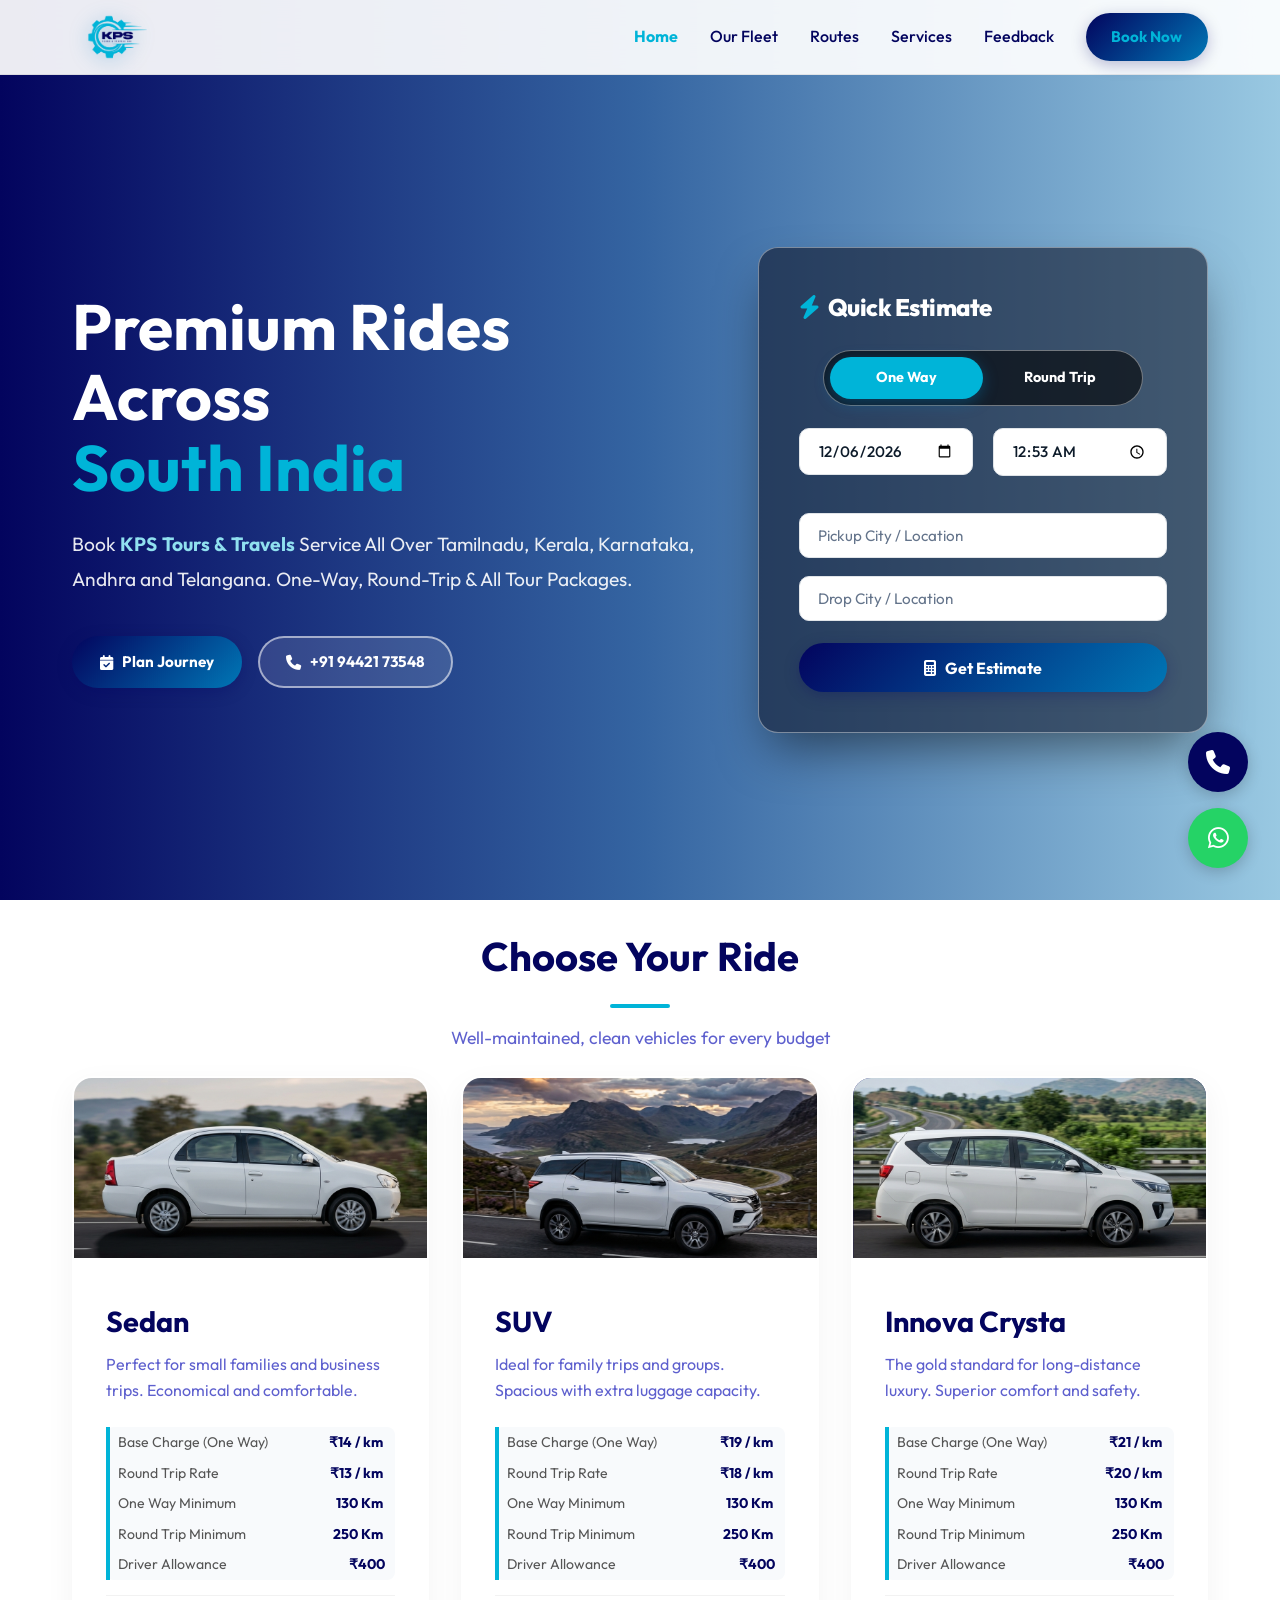
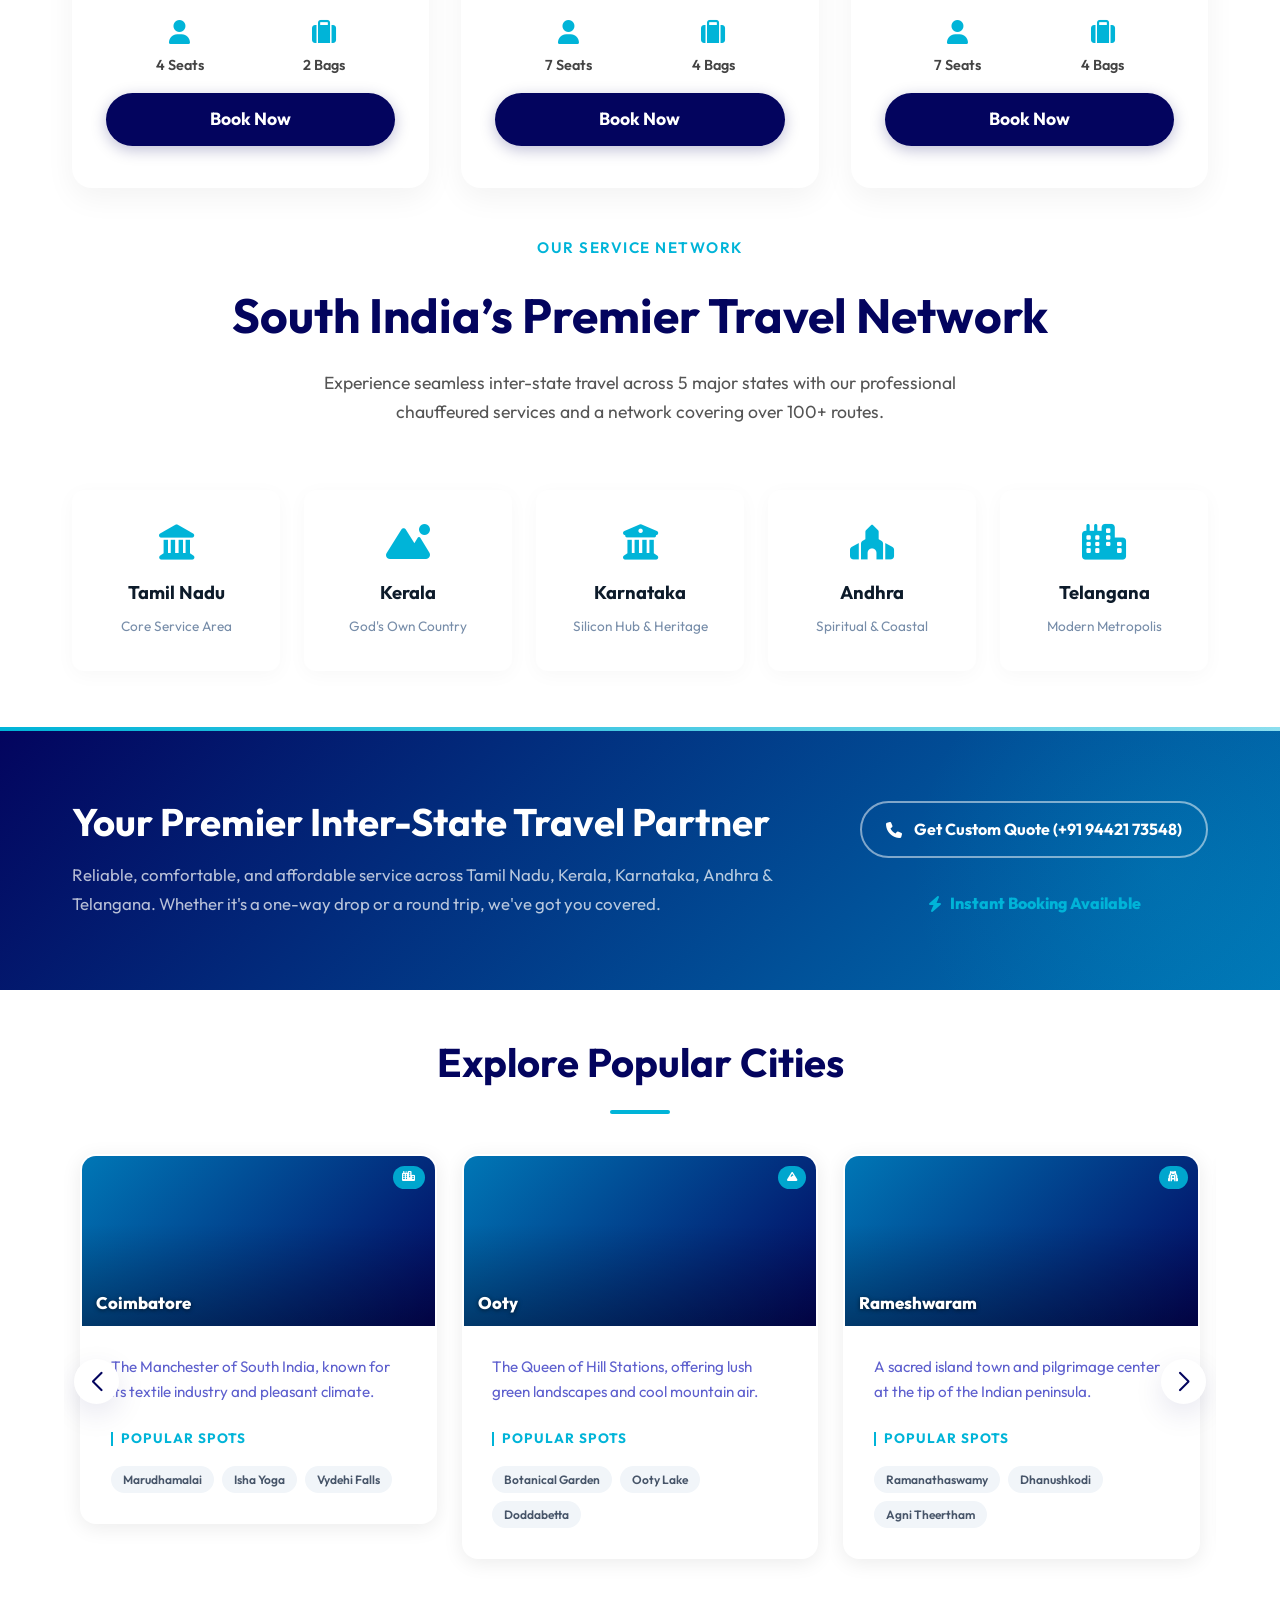
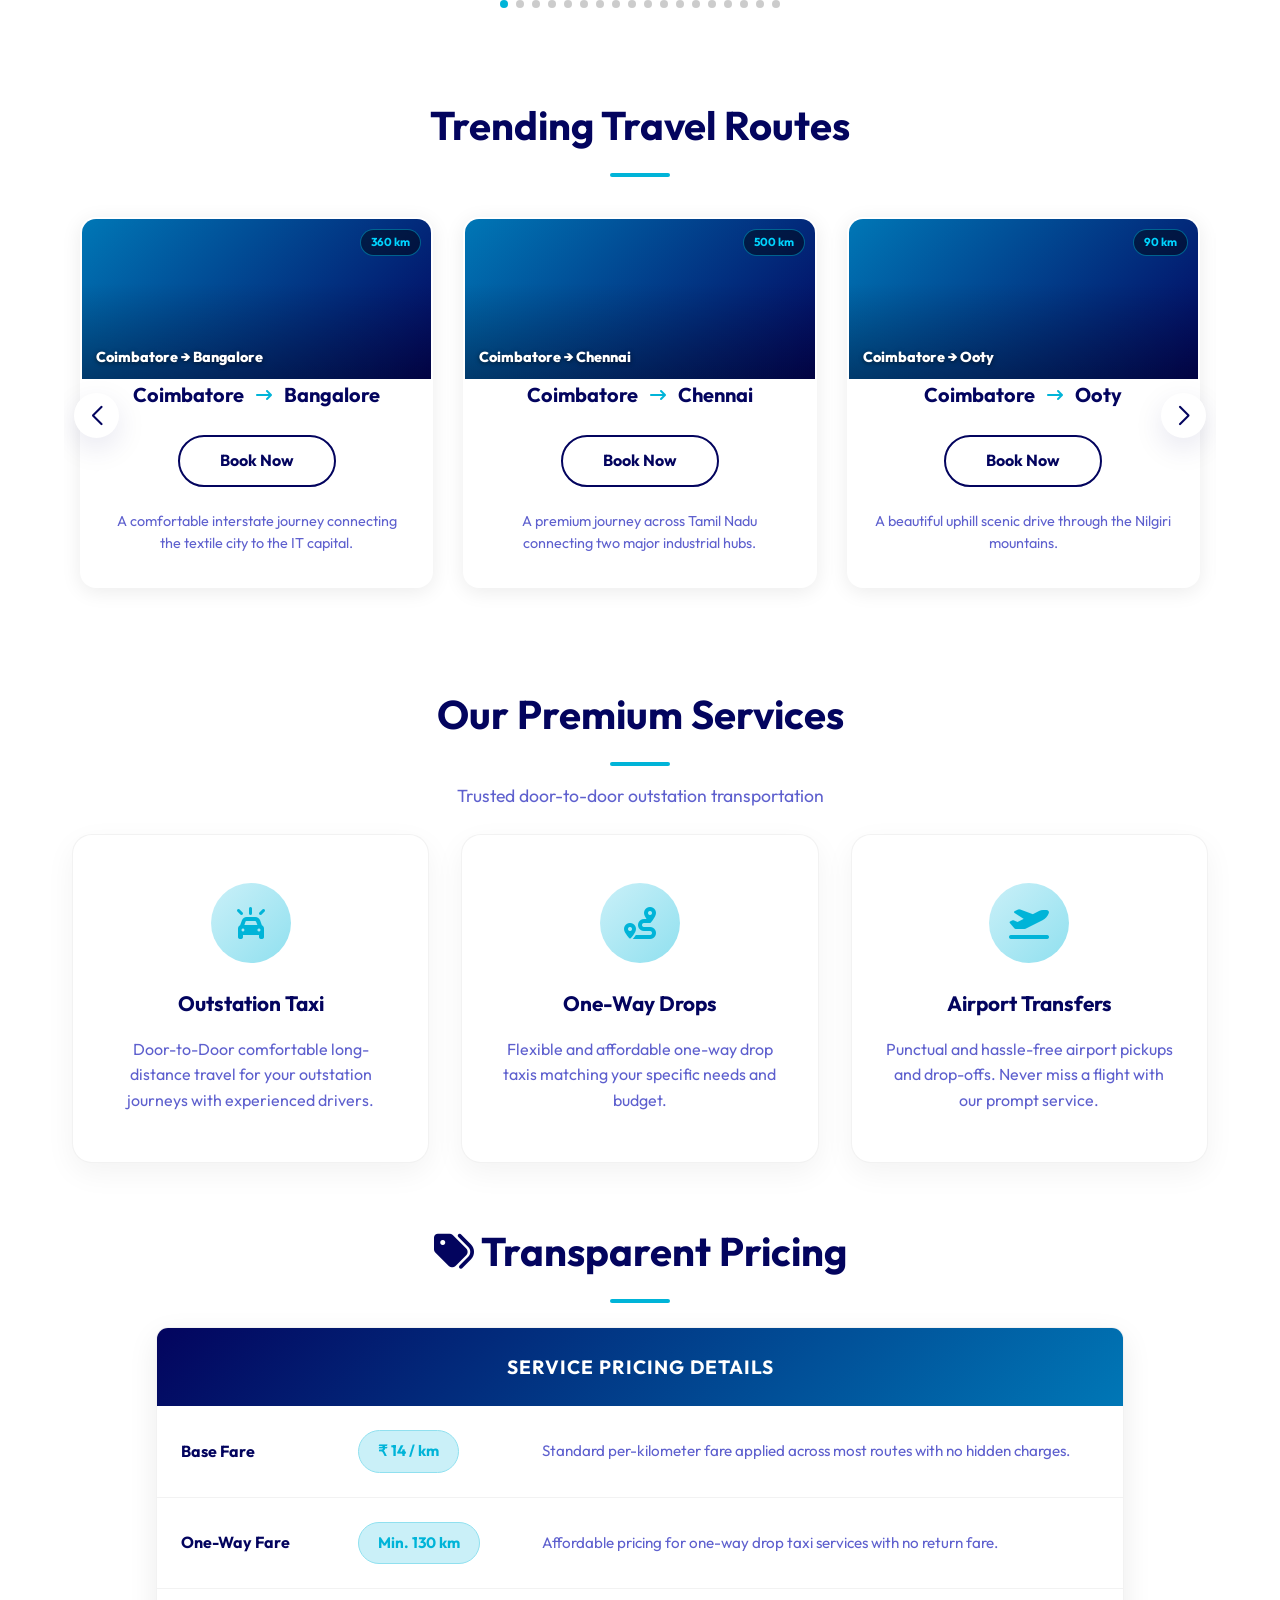
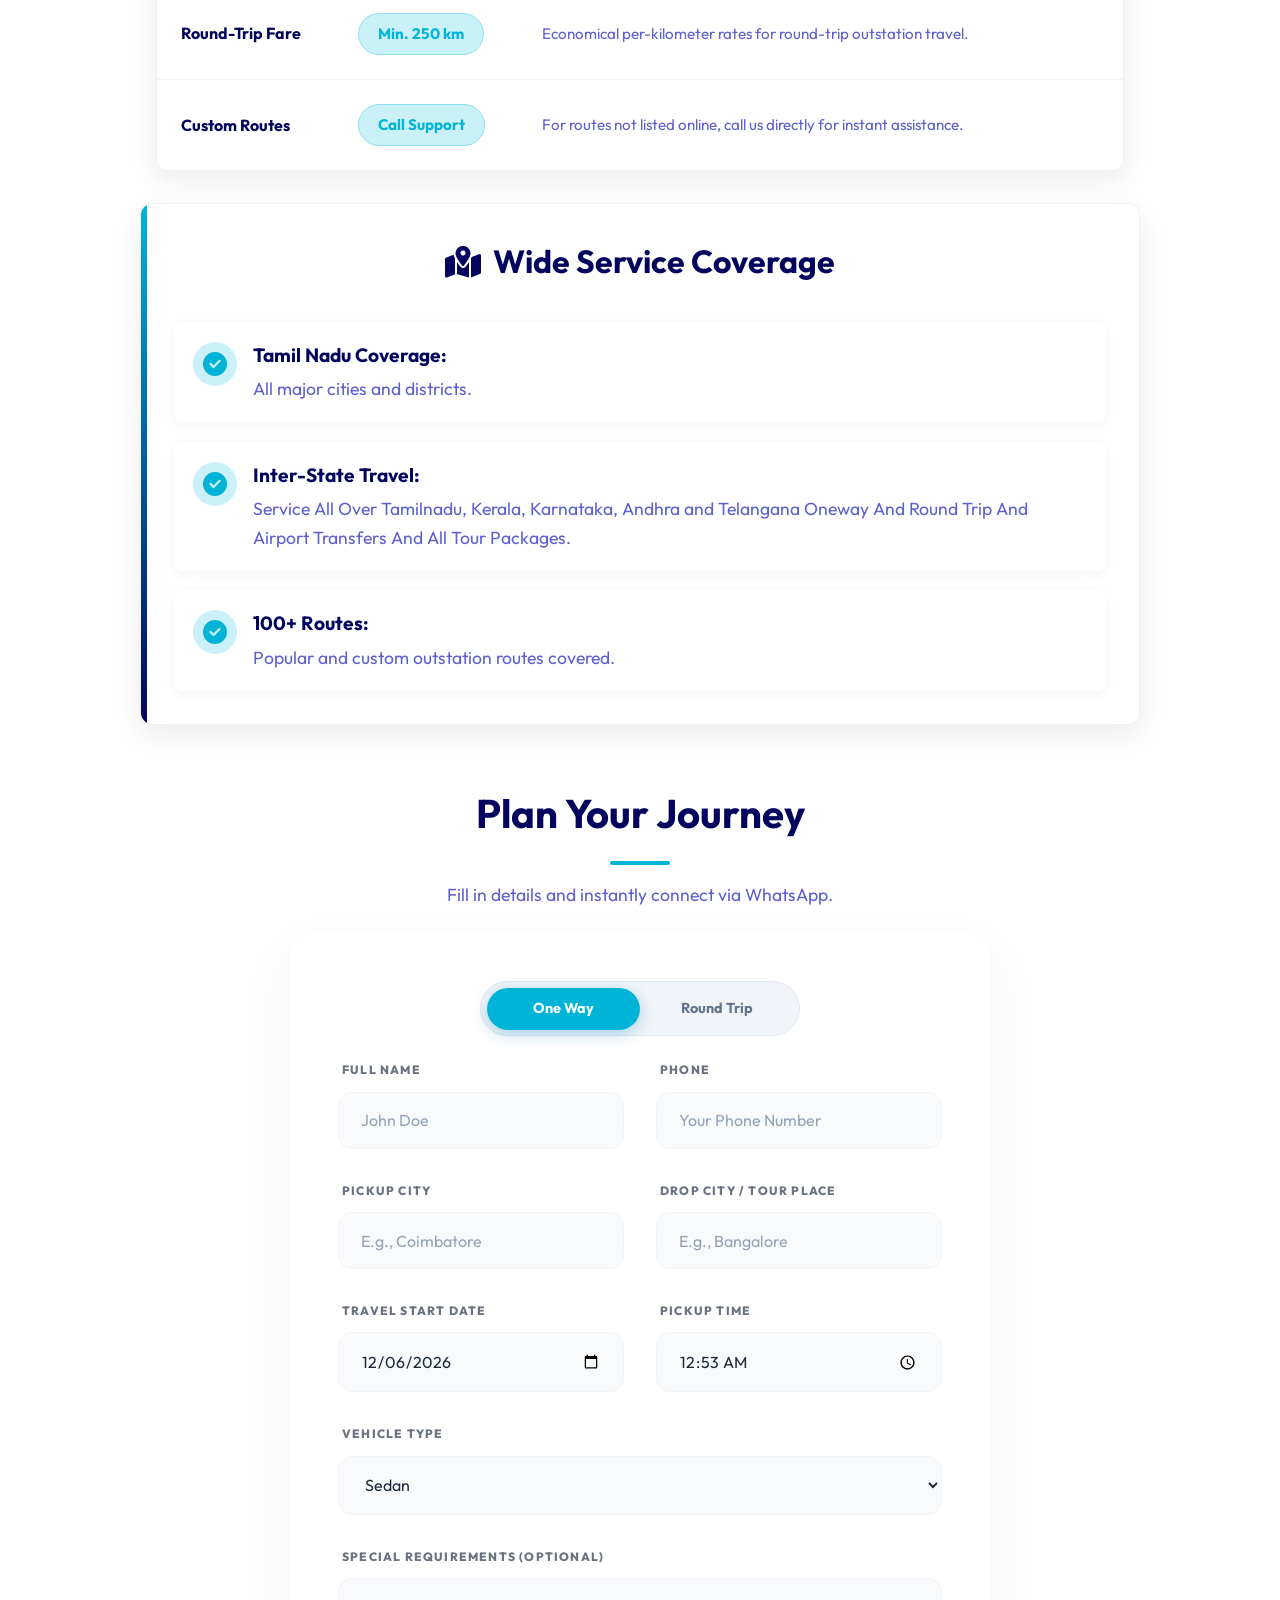
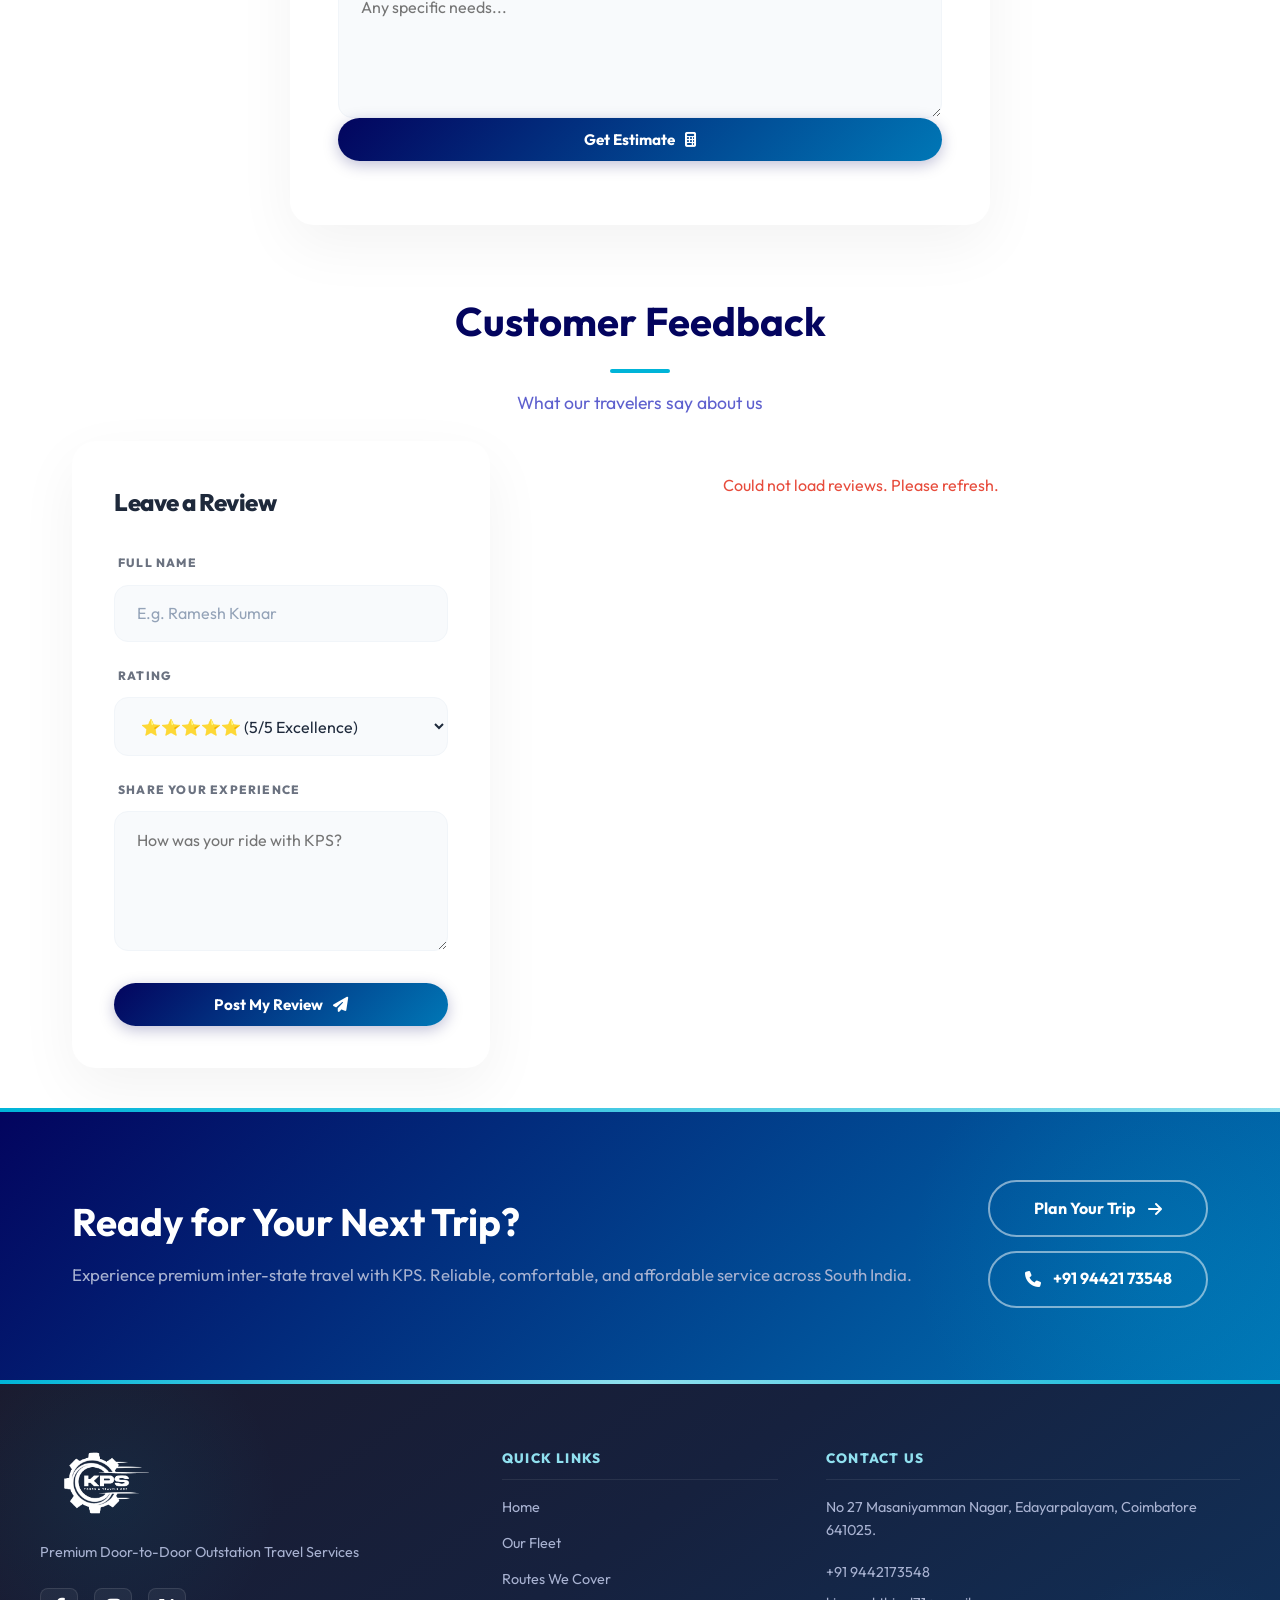
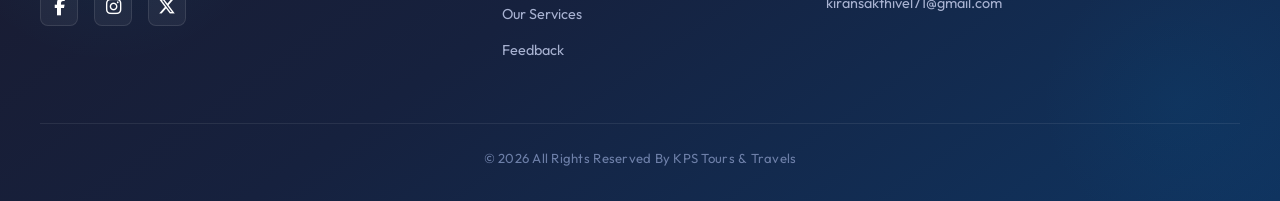
==== index.html @ 25c597a5 "Add files via upload" ====
<!DOCTYPE html>
<html lang="en">

<head>
    <meta charset="UTF-8">
    <meta name="viewport" content="width=device-width, initial-scale=1.0">
    <title>KPS Tours & Travels | Premium Cab Services</title>
    <title>KPS Tours & Travels | Premium Cab Services</title>
    <meta name="description"
        content="Book KPS Tours & Travels Service All Over Tamilnadu, Kerala, Karnataka, Andhra and Telangana. One way, round trip, airport transfers, and tour packages.">
    <link rel="preconnect" href="https://fonts.googleapis.com">
    <link rel="preconnect" href="https://fonts.gstatic.com" crossorigin>
    <link href="https://fonts.googleapis.com/css2?family=Outfit:wght@300;400;500;600;700;800&display=swap"
        rel="stylesheet">
    <link rel="stylesheet" href="https://cdnjs.cloudflare.com/ajax/libs/font-awesome/6.5.1/css/all.min.css">
    <link rel="stylesheet" href="https://cdn.jsdelivr.net/npm/swiper@11/swiper-bundle.min.css">
    <link rel="stylesheet" href="css/brand.css?v=11">
    <script src="https://maps.googleapis.com/maps/api/js?key=AIzaSyAdK3ME-SLn3S89x7fA3W04_X8TyJ9Us2I&libraries=places,geometry&callback=Function.prototype" async></script>
</head>

<body>

    <nav class="navbar" id="navbar">
        <div class="nav-container">
            <a href="#" class="logo">
                <img src="Assets/KPS_LOGO_PNG.png" alt="KPS Travels" style="height: 48px; width: auto;">
            </a>
            <div class="nav-links" id="nav-links">
                <a href="index.html">Home</a>
                <a href="our-fleet.html">Our Fleet</a>
                <a href="routes.html">Routes</a>
                <a href="services.html">Services</a>
                <a href="feedback.html">Feedback</a>
                <a href="index.html#home" class="btn-primary nav-btn">Book Now</a>
            </div>
            <div class="menu-toggle" id="mobile-menu">
                <i class="fa-solid fa-bars"></i>
            </div>
        </div>
    </nav>


    <section id="home" class="hero">
        <div class="hero-overlay"></div>
        <div class="hero-container">
            <div class="hero-content">
                <h1 class="animate-up">Premium Rides Across<br><span class="highlight">South India</span></h1>
                <p class="animate-up delay-1">Book <span class="highlight-alt">KPS Tours & Travels</span> Service All
                    Over Tamilnadu, Kerala, Karnataka, Andhra and Telangana. One-Way, Round-Trip & All Tour Packages.
                </p>
                <div class="hero-actions animate-up delay-2">
                    <a href="#home" class="btn-primary" style="min-width:170px;"><i class="fa-solid fa-calendar-check"></i> Plan Journey</a>
                    <a href="tel:+919442173548" class="btn-secondary" style="min-width:170px;"><i class="fa-solid fa-phone"></i> +91 94421 73548</a>
                </div>
            </div>
            <!-- Quick Quote Booking Form -->
            <div class="hero-form-wrapper animate-in-right">
                <div class="hero-form hero-booking-container">
                    <h3 class="hero-form-title"><i class="fa-solid fa-bolt" style="color:#00B4D8;"></i> Quick Estimate</h3>

                    <!-- Trip Toggle -->
                    <div style="margin-bottom:1.4rem; display:flex; justify-content:center;">
                        <div class="trip-toggle">
                            <input type="radio" name="qb-trip-type" id="qb-one-way-hero" value="One Way" checked>
                            <label for="qb-one-way-hero">One Way</label>
                            <input type="radio" name="qb-trip-type" id="qb-round-trip-hero" value="Round Trip">
                            <label for="qb-round-trip-hero">Round Trip</label>
                        </div>
                    </div>

                    <!-- Date & Time -->
                    <div class="form-row" style="margin-bottom:1.1rem;">
                        <div class="field-container">
                            <input type="date" id="qb-date" class="booking-field-input" required>
                        </div>
                        <div class="field-container">
                            <input type="time" id="qb-time" class="booking-field-input" required>
                        </div>
                    </div>

                    <!-- Return date (Round Trip only) -->
                    <div id="qb-end-date-group" style="display:none; margin-bottom:1.1rem;">
                        <input type="date" id="qb-end-date" class="booking-field-input" placeholder="Return Date">
                    </div>

                    <!-- Pickup & Drop -->
                    <div class="field-container" style="margin-bottom:1.1rem;">
                        <input type="text" id="qb-pickup" class="booking-field-input" placeholder="Pickup City / Location" required>
                    </div>
                    <div class="field-container" style="margin-bottom:1.4rem;">
                        <input type="text" id="qb-drop" class="booking-field-input" placeholder="Drop City / Location" required>
                    </div>

                    <!-- Error -->
                    <div id="qb-error" style="color:#ff6b6b; font-size:0.85rem; margin-bottom:0.8rem; display:none; text-align:center;"></div>
                    <!-- Return date + Days (Round Trip only) -->
                    <div id="qb-end-date-group" style="display:none; margin-bottom:1.1rem;">
                        <div class="form-row">
                            <div class="field-container">
                                <input type="date" id="qb-end-date" class="booking-field-input" placeholder="Return Date">
                            </div>
                            <div class="field-container" style="position:relative;">
                                <input type="number" id="qb-days" class="booking-field-input" min="1" max="30" value="1" placeholder="Days">
                                <span style="position:absolute;right:0.8rem;top:50%;transform:translateY(-50%);font-size:0.75rem;color:#94a3b8;pointer-events:none;">days</span>
                            </div>
                        </div>
                    </div>

                    <!-- Hidden compat elements -->
                    <div style="display:none;">
                        <select id="qb-car"><option value="Sedan">Sedan</option></select>
                        <div id="qb-days-group"></div>
                        <div id="qb-estimate-box"><span id="qb-distance"></span><span id="qb-fare"></span></div>
                        <button id="qb-btn-confirm"></button>
                    </div>

                    <!-- Estimate Button -->
                    <button type="button" id="qb-btn-estimate" class="btn-primary full-width" style="font-size:1rem; padding:0.9rem;">
                        <i class="fa-solid fa-calculator"></i> Get Estimate
                    </button>
                </div>
            </div>
        </div>
    </section>

    <!-- ======= FARE COMPARISON MODAL ======= -->
    <div id="fare-modal" style="display:none; position:fixed; inset:0; background:rgba(3,4,94,0.75); backdrop-filter:blur(10px); z-index:9999; overflow-y:auto; padding:1rem;">
        <div class="fm-modal-body" style="max-width:900px; margin:2rem auto; background:#fff; border-radius:24px; box-shadow:0 30px 80px rgba(0,0,0,0.3); overflow:hidden; animation:fadeUp 0.4s cubic-bezier(0.34,1.56,0.64,1);">

            <!-- Modal Header -->
            <div style="background:linear-gradient(135deg,#03045E,#0077B6); padding:1.6rem 2rem; display:flex; justify-content:space-between; align-items:center;">
                <div>
                    <h2 style="color:#fff; font-size:1.4rem; margin:0; font-weight:800;">Available Vehicles</h2>
                    <p id="fm-route-label" style="color:rgba(255,255,255,0.75); margin:0.35rem 0 0; font-size:0.9rem; font-weight:500;"></p>
                </div>
                <button onclick="closeFareModal()" style="background:rgba(255,255,255,0.2); border:2px solid rgba(255,255,255,0.3); color:#fff; width:38px; height:38px; border-radius:50%; font-size:1.2rem; cursor:pointer; display:flex; align-items:center; justify-content:center; transition:background 0.2s;" onmouseover="this.style.background='rgba(255,255,255,0.35)'" onmouseout="this.style.background='rgba(255,255,255,0.2)'">✕</button>
            </div>

            <!-- Info Bar -->
            <div style="background:#f8fafc; border-bottom:1px solid #e2e8f0; padding:0.8rem 2rem; display:flex; gap:2rem; flex-wrap:wrap; align-items:center;">
                <span style="font-size:0.88rem; color:#475569;"><i class="fa-solid fa-road" style="color:#0077B6; margin-right:5px;"></i>Distance: <strong id="fm-distance">—</strong></span>
                <span style="font-size:0.88rem; color:#475569;"><i class="fa-solid fa-clock" style="color:#0077B6; margin-right:5px;"></i>Duration: <strong id="fm-duration">—</strong></span>
                <span style="font-size:0.88rem; color:#475569;"><i class="fa-solid fa-arrows-left-right" style="color:#0077B6; margin-right:5px;"></i>Trip: <strong id="fm-trip-type">One Way</strong></span>
                <span style="font-size:0.73rem; color:#94a3b8; margin-left:auto;"><i class="fa-solid fa-circle-info"></i> Inclusive of driver allowance</span>
            </div>

            <!-- Vehicle Cards -->
            <div id="fm-cards" style="display:grid; grid-template-columns:repeat(auto-fit,minmax(240px,1fr)); gap:1.4rem; padding:1.6rem 2rem 2rem;"></div>

            <!-- Disclaimer -->
            <div style="padding:0 2rem 1.4rem; text-align:center;">
                <p style="font-size:0.78rem; color:#94a3b8; margin:0;">* Tolls, parking &amp; hill charges extra. Night charges (10 PM – 6 AM) may apply. Actual fare may vary.</p>
            </div>
        </div>
    </div>

    <!-- Fleet Section -->
    <section id="fleet" class="fleet">
        <div class="section-header reveal">
            <h2>Choose Your Ride</h2>
            <div class="header-line"></div>
            <p>Well-maintained, clean vehicles for every budget</p>
        </div>
        <div class="fleet-grid">
            <!-- Sedan -->
            <div class="fleet-card reveal">
                <div class="fleet-image type-sedan" style="position:relative; overflow:hidden; padding:0; height:180px;">
                    <img src="Assets/car_sedan.png" alt="Sedan" style="width:100%; height:100%; object-fit:cover; object-position:center;" onerror="this.parentElement.innerHTML='<i class=&quot;fa-solid fa-car&quot; style=&quot;font-size:3.5rem; color:rgba(255,255,255,0.6);&quot;></i>'">
                    <div style="position:absolute; inset:0; background:linear-gradient(to top,rgba(0,0,0,0.25) 0%,transparent 65%);"></div>
                </div>
                <div class="fleet-info">
                    <h3>Sedan</h3>
                    <p>Perfect for small families and business trips. Economical and comfortable.</p>
                    <table
                        style="width:100%; background:#f8fafc; padding:12px; border-left:4px solid var(--brand-cyan); border-collapse:collapse; margin-bottom:15px; font-size:0.88rem; border-radius: 8px;">
                        <tr>
                            <td style="padding:4px 8px; color:#555;">Base Charge (One Way)</td>
                            <td style="padding:4px 8px; text-align:right;"><strong>₹14 / km</strong></td>
                        </tr>
                        <tr>
                            <td style="padding:4px 8px; color:#555;">Round Trip Rate</td>
                            <td style="padding:4px 8px; text-align:right;"><strong>₹13 / km</strong></td>
                        </tr>
                        <tr>
                            <td style="padding:4px 8px; color:#555;">One Way Minimum</td>
                            <td style="padding:4px 8px; text-align:right;"><strong>130 Km</strong></td>
                        </tr>
                        <tr>
                            <td style="padding:4px 8px; color:#555;">Round Trip Minimum</td>
                            <td style="padding:4px 8px; text-align:right;"><strong>250 Km</strong></td>
                        </tr>
                        <tr>
                            <td style="padding:4px 8px; color:#555;">Driver Allowance</td>
                            <td style="padding:4px 8px; text-align:right;"><strong>₹400</strong></td>
                        </tr>
                    </table>
                    <div class="fleet-specs" style="margin-bottom:15px;">
                        <span><i class="fa-solid fa-user"></i> 4 Seats</span>
                        <span><i class="fa-solid fa-suitcase"></i> 2 Bags</span>
                    </div>
                    <div class="fleet-actions">
                        <a href="#home" class="btn-primary full-width book-btn">Book Now</a>
                    </div>
                </div>
            </div>
            <!-- SUV -->
            <div class="fleet-card reveal delay-1">
                <div class="fleet-image type-suv" style="position:relative; overflow:hidden; padding:0; height:180px;">
                    <img src="Assets/car_suv.png" alt="SUV" style="width:100%; height:100%; object-fit:cover; object-position:center;" onerror="this.parentElement.innerHTML='<i class=&quot;fa-solid fa-truck-pickup&quot; style=&quot;font-size:3.5rem; color:rgba(255,255,255,0.6);&quot;></i>'">
                    <div style="position:absolute; inset:0; background:linear-gradient(to top,rgba(0,0,0,0.25) 0%,transparent 65%);"></div>
                </div>
                <div class="fleet-info">
                    <h3>SUV</h3>
                    <p>Ideal for family trips and groups. Spacious with extra luggage capacity.</p>
                    <table
                        style="width:100%; background:#f8fafc; padding:12px; border-left:4px solid var(--brand-cyan); border-collapse:collapse; margin-bottom:15px; font-size:0.88rem; border-radius: 8px;">
                        <tr>
                            <td style="padding:4px 8px; color:#555;">Base Charge (One Way)</td>
                            <td style="padding:4px 8px; text-align:right;"><strong>₹19 / km</strong></td>
                        </tr>
                        <tr>
                            <td style="padding:4px 8px; color:#555;">Round Trip Rate</td>
                            <td style="padding:4px 8px; text-align:right;"><strong>₹18 / km</strong></td>
                        </tr>
                        <tr>
                            <td style="padding:4px 8px; color:#555;">One Way Minimum</td>
                            <td style="padding:4px 8px; text-align:right;"><strong>130 Km</strong></td>
                        </tr>
                        <tr>
                            <td style="padding:4px 8px; color:#555;">Round Trip Minimum</td>
                            <td style="padding:4px 8px; text-align:right;"><strong>250 Km</strong></td>
                        </tr>
                        <tr>
                            <td style="padding:4px 8px; color:#555;">Driver Allowance</td>
                            <td style="padding:4px 8px; text-align:right;"><strong>₹400</strong></td>
                        </tr>
                    </table>
                    <div class="fleet-specs" style="margin-bottom:15px;">
                        <span><i class="fa-solid fa-user"></i> 7 Seats</span>
                        <span><i class="fa-solid fa-suitcase"></i> 4 Bags</span>
                    </div>
                    <div class="fleet-actions">
                        <a href="#home" class="btn-primary full-width book-btn">Book Now</a>
                    </div>
                </div>
            </div>
            <!-- Innova Crysta -->
            <div class="fleet-card reveal delay-2">
                <div class="fleet-image type-innova type-muv" style="position:relative; overflow:hidden; padding:0; height:180px;">
                    <img src="Assets/car_innova.png" alt="Innova Crysta" style="width:100%; height:100%; object-fit:cover; object-position:center; transform:scaleX(-1);" onerror="this.parentElement.innerHTML='<i class=&quot;fa-solid fa-shuttle-van&quot; style=&quot;font-size:3.5rem; color:rgba(255,255,255,0.6);&quot;></i>'">
                    <div style="position:absolute; inset:0; background:linear-gradient(to top,rgba(0,0,0,0.25) 0%,transparent 65%);"></div>
                </div>
                <div class="fleet-info">
                    <h3>Innova Crysta</h3>
                    <p>The gold standard for long-distance luxury. Superior comfort and safety.</p>
                    <table
                        style="width:100%; background:#f8fafc; padding:12px; border-left:4px solid var(--brand-cyan); border-collapse:collapse; margin-bottom:15px; font-size:0.88rem; border-radius: 8px;">
                        <tr>
                            <td style="padding:4px 8px; color:#555;">Base Charge (One Way)</td>
                            <td style="padding:4px 8px; text-align:right;"><strong>₹21 / km</strong></td>
                        </tr>
                        <tr>
                            <td style="padding:4px 8px; color:#555;">Round Trip Rate</td>
                            <td style="padding:4px 8px; text-align:right;"><strong>₹20 / km</strong></td>
                        </tr>
                        <tr>
                            <td style="padding:4px 8px; color:#555;">One Way Minimum</td>
                            <td style="padding:4px 8px; text-align:right;"><strong>130 Km</strong></td>
                        </tr>
                        <tr>
                            <td style="padding:4px 8px; color:#555;">Round Trip Minimum</td>
                            <td style="padding:4px 8px; text-align:right;"><strong>250 Km</strong></td>
                        </tr>
                        <tr>
                            <td style="padding:4px 8px; color:#555;">Driver Allowance</td>
                            <td style="padding:4px 8px; text-align:right;"><strong>₹400</strong></td>
                        </tr>
                    </table>
                    <div class="fleet-specs" style="margin-bottom:15px;">
                        <span><i class="fa-solid fa-user"></i> 7 Seats</span>
                        <span><i class="fa-solid fa-suitcase"></i> 4 Bags</span>
                    </div>
                    <div class="fleet-actions">
                        <a href="#home" class="btn-primary full-width book-btn">Book Now</a>
                    </div>
                </div>
            </div>
        </div>
    </section>


    <!-- Routes Section -->
    <section id="routes" class="contact-section">
        <div class="contact-container" style="display:block; max-width: 1200px; margin: 0 auto;">
            <div class="routes-info reveal text-center">
                <span class="breadcrumb" style="display:block; margin-bottom:1rem;">Our Service Network</span>
                <h2 style="font-size:3rem; margin-bottom:1rem;">South India’s Premier Travel Network</h2>
                <p class="coverage-desc" style="max-width:700px; margin: 0 auto 4rem;">Experience seamless inter-state
                    travel across 5 major states with our professional chauffeured services and a network covering over
                    100+ routes.</p>

                <div class="states-grid">
                    <div class="state-card reveal">
                        <i class="fa-solid fa-landmark state-icon"></i>
                        <h3>Tamil Nadu</h3>
                        <p>Core Service Area</p>
                    </div>
                    <div class="state-card reveal delay-1">
                        <i class="fa-solid fa-mountain-sun state-icon"></i>
                        <h3>Kerala</h3>
                        <p>God's Own Country</p>
                    </div>
                    <div class="state-card reveal delay-2">
                        <i class="fa-solid fa-building-columns state-icon"></i>
                        <h3>Karnataka</h3>
                        <p>Silicon Hub & Heritage</p>
                    </div>
                    <div class="state-card reveal delay-1">
                        <i class="fa-solid fa-place-of-worship state-icon"></i>
                        <h3>Andhra</h3>
                        <p>Spiritual & Coastal</p>
                    </div>
                    <div class="state-card reveal delay-2">
                        <i class="fa-solid fa-city state-icon"></i>
                        <h3>Telangana</h3>
                        <p>Modern Metropolis</p>
                    </div>
                </div>
            </div>
        </div>
    </section>

    <!-- Custom Quote Banner -->
    <section class="cta-premium-banner reveal">
        <div class="cta-flex">
            <div class="cta-text">
                <h2>Your Premier Inter-State Travel Partner</h2>
                <p>Reliable, comfortable, and affordable service across Tamil Nadu, Kerala, Karnataka, Andhra &
                    Telangana. Whether it's a one-way drop or a round trip, we've got you covered.</p>
            </div>
            <div class="cta-button-side">
                <a href="tel:+919442173548" class="btn-premium-cta">
                    <i class="fa-solid fa-phone"></i>
                    Get Custom Quote (+91 94421 73548)
                </a>
                <p style="margin-top:1.2rem; font-size:1rem; color:var(--brand-cyan); font-weight:800; display:flex; align-items:center; gap:8px;">
                    <i class="fa-solid fa-bolt"></i> Instant Booking Available
                </p>
            </div>
        </div>
    </section>
    <!-- Popular Cities -->
    <section id="popular-cities" class="popular-cities-section">
        <div class="section-header reveal">
            <h2>Explore Popular Cities</h2>
            <div class="header-line"></div>
        </div>
        
        <div class="swiper citiesSwiper reveal">
            <div class="swiper-wrapper" id="cities-swiper-wrapper">
                <!-- Dynamically populated via JS -->
            </div>
            <!-- Navigation -->
            <div class="swiper-button-next"></div>
            <div class="swiper-button-prev"></div>
            <div class="swiper-pagination"></div>
        </div>
    </section>

    <!-- Popular Routes -->
    <section id="popular-routes" class="popular-routes-section">
        <div class="section-header reveal">
            <h2>Trending Travel Routes</h2>
            <div class="header-line"></div>
        </div>

        <div class="swiper routesSwiper reveal">
            <div class="swiper-wrapper" id="routes-swiper-wrapper">
                <!-- Dynamically populated via JS -->
            </div>
            <!-- Navigation -->
            <div class="swiper-button-next"></div>
            <div class="swiper-button-prev"></div>
        </div>
    </section>

    <!-- Services Overview -->
    <section id="services" class="services">
        <div class="section-header reveal">
            <h2>Our Premium Services</h2>
            <div class="header-line"></div>
            <p>Trusted door-to-door outstation transportation</p>
        </div>
        <div class="services-grid">
            <div class="service-card reveal">
                <div class="icon-box"><i class="fa-solid fa-car-on"></i></div>
                <h3>Outstation Taxi</h3>
                <p>Door-to-Door comfortable long-distance travel for your outstation journeys with experienced drivers.
                </p>
            </div>
            <div class="service-card reveal delay-1">
                <div class="icon-box"><i class="fa-solid fa-route"></i></div>
                <h3>One-Way Drops</h3>
                <p>Flexible and affordable one-way drop taxis matching your specific needs and budget.</p>
            </div>
            <div class="service-card reveal delay-2">
                <div class="icon-box"><i class="fa-solid fa-plane-departure"></i></div>
                <h3>Airport Transfers</h3>
                <p>Punctual and hassle-free airport pickups and drop-offs. Never miss a flight with our prompt service.
                </p>
            </div>
        </div>
    </section>

    <!-- Transparent Pricing -->
    <section id="pricing" class="pricing-section">
        <div class="section-header reveal">
            <h2><i class="fa-solid fa-tags" style="color:var(--accent-color);"></i> Transparent Pricing</h2>
            <div class="header-line"></div>
        </div>
        <div class="pricing-container reveal">
            <div class="pricing-table-wrap">
                <table class="pricing-table">
                    <thead>
                        <tr>
                            <th colspan="3">Service Pricing Details</th>
                        </tr>
                    </thead>
                    <tbody>
                        <tr>
                            <td><strong>Base Fare</strong></td>
                            <td><span class="price-chip">₹ 14 / km</span></td>
                            <td class="price-desc">Standard per-kilometer fare applied across most routes with no hidden
                                charges.</td>
                        </tr>
                        <tr>
                            <td><strong>One-Way Fare</strong></td>
                            <td><span class="price-chip">Min. 130 km</span></td>
                            <td class="price-desc">Affordable pricing for one-way drop taxi services with no return
                                fare.</td>
                        </tr>
                        <tr>
                            <td><strong>Round-Trip Fare</strong></td>
                            <td><span class="price-chip">Min. 250 km</span></td>
                            <td class="price-desc">Economical per-kilometer rates for round-trip outstation travel.</td>
                        </tr>
                        <tr>
                            <td><strong>Custom Routes</strong></td>
                            <td><span class="price-chip btn-support" style="cursor:pointer;"
                                    onclick="document.getElementById('contact').scrollIntoView({behavior:'smooth'})">Call
                                    Support</span></td>
                            <td class="price-desc">For routes not listed online, call us directly for instant
                                assistance.</td>
                        </tr>
                    </tbody>
                </table>
            </div>
        </div>
    </section>

    <!-- Wide Service Coverage -->
    <section id="coverage" class="wide-coverage-section reveal" style="margin-top:0;">
        <div class="coverage-container">
            <h2><i class="fa-solid fa-map-location-dot" style="color:var(--accent-color);"></i> Wide Service Coverage
            </h2>
            <ul class="coverage-list">
                <li><i class="fa-solid fa-circle-check"></i>
                    <div><strong>Tamil Nadu Coverage:</strong> All major cities and districts.</div>
                </li>
                <li><i class="fa-solid fa-circle-check"></i>
                    <div><strong>Inter-State Travel:</strong> Service All Over Tamilnadu, Kerala, Karnataka, Andhra and
                        Telangana Oneway And Round Trip And Airport Transfers And All Tour Packages.</div>
                </li>
                <li><i class="fa-solid fa-circle-check"></i>
                    <div><strong>100+ Routes:</strong> Popular and custom outstation routes covered.</div>
                </li>
            </ul>
        </div>
    </section>

    <!-- Booking / Contact Section -->
    <section id="contact" class="contact-section">
        <div class="contact-container">
                    <div class="full-booking-form reveal delay-1">
                        <div class="section-header">
                            <h2>Plan Your Journey</h2>
                            <div class="header-line"></div>
                            <p>Fill in details and instantly connect via WhatsApp.</p>
                        </div>

                        <form id="main-booking-form" class="modern-form">
                             <!-- Trip Type Toggle -->
                             <div style="margin-bottom:1.5rem; display:flex; justify-content:center;">
                                 <div class="trip-toggle">
                                     <input type="radio" name="mb-trip-type" id="mb-one-way" value="One Way" checked>
                                     <label for="mb-one-way">One Way</label>
                                     <input type="radio" name="mb-trip-type" id="mb-round-trip" value="Round Trip">
                                     <label for="mb-round-trip">Round Trip</label>
                                 </div>
                             </div>

                             <!-- Hidden elements for JS compatibility -->
                             <div style="display:none;">
                                 <select id="mb-days"></select>
                             </div>

                            <div class="form-row-modern">
                                <div class="form-group-modern">
                                    <label class="form-label-top">Full Name</label>
                                    <input type="text" id="mb-name" placeholder="John Doe" required>
                                </div>
                                <div class="form-group-modern">
                                    <label class="form-label-top">Phone</label>
                                    <input type="tel" id="mb-phone" placeholder="Your Phone Number" required>
                                </div>
                            </div>

                            <div class="form-row-modern">
                                <div class="form-group-modern">
                                    <label class="form-label-top">Pickup City</label>
                                    <input type="text" id="mb-pickup" placeholder="E.g., Coimbatore" list="city-list" autocomplete="off" required>
                                </div>
                                <div class="form-group-modern">
                                    <label class="form-label-top">Drop City / Tour Place</label>
                                    <input type="text" id="mb-drop" placeholder="E.g., Bangalore" list="city-list" autocomplete="off" required>
                                </div>
                            </div>

                            <div class="form-row-modern">
                                <div class="form-group-modern">
                                    <label class="form-label-top">Travel Start Date</label>
                                    <input type="date" id="mb-date" required>
                                </div>
                                <div class="form-group-modern" id="mb-end-date-group" style="display:none;">
                                    <label class="form-label-top">Travel End Date</label>
                                    <input type="date" id="mb-end-date">
                                </div>
                                <div class="form-group-modern">
                                    <label class="form-label-top">Pickup Time</label>
                                    <input type="time" id="mb-time" required>
                                </div>
                            </div>

                            <div id="mb-estimate-box" class="estimate-box" style="display:none; margin-bottom:2rem; padding:1.5rem; background:#f8fafc; border-radius:14px; border:1.5px solid #f1f5f9;">
                                <div style="display:flex; justify-content:space-between; color:#64748b; font-size:0.95rem;">
                                    <span>Calculated Distance:</span> <span id="mb-distance" style="font-weight:700; color:#1e293b;">0 km</span>
                                </div>
                                <div style="display:flex; justify-content:space-between; color:var(--accent-color); font-weight:800; font-size:1.4rem; margin-top:0.75rem; border-top:1px solid #f1f5f9; padding-top:0.75rem;">
                                    <span>Estimated Fare:</span> <span id="mb-fare">₹0</span>
                                </div>
                                <div id="mb-error" style="color:#ff4d4d; font-size:0.9rem; margin-top:0.75rem; display:none;"></div>
                            </div>

                            <div class="form-group-modern full-width" style="margin-bottom: 2rem;">
                                <label class="form-label-top">Vehicle Type</label>
                                <select id="mb-car" required>
                                    <option value="Sedan" selected>Sedan</option>
                                    <option value="SUV">SUV</option>
                                    <option value="MUV">MUV / Innova</option>
                                </select>
                            </div>

                            <div class="form-group-modern full-width">
                                <label class="form-label-top">Special Requirements (Optional)</label>
                                <textarea id="mb-message" placeholder="Any specific needs..."></textarea>
                            </div>

                            <div style="text-align: center;">
                                <button type="button" id="mb-btn-estimate" class="btn-primary full-width">
                                    Get Estimate <i class="fa-solid fa-calculator"></i>
                                </button>
                                <button type="submit" id="mb-btn-confirm" class="btn-primary full-width" style="display:none;">
                                    Confirm Booking Request <i class="fa-brands fa-whatsapp"></i>
                                </button>
                            </div>

                            <!-- Hidden proxy elements to prevent main.js from crashing -->
                            <div style="display:none;">
                                <div id="mb-error"></div>
                                <button type="button" id="mb-btn-estimate"></button>
                                <button type="button" id="mb-btn-confirm"></button>
                            </div>
                        </form>
                    </div>
    </section>
    <!-- Feedback Section -->
    <section id="feedback" class="feedback-section">
        <div class="section-header reveal">
            <h2>Customer Feedback</h2>
            <div class="header-line"></div>
            <p>What our travelers say about us</p>
        </div>
        <div class="feedback-container">
            <!-- Submission Form -->
            <div class="feedback-form-card reveal">
                <h3>Leave a Review</h3>
                <form id="feedback-form" class="modern-feedback-form">
                    <div class="form-group-modern" style="margin-bottom: 1.5rem;">
                        <label class="form-label-top">Full Name</label>
                        <input type="text" id="fb-name" placeholder="E.g. Ramesh Kumar" required>
                    </div>
                    <div class="form-group-modern" style="margin-bottom: 1.5rem;">
                        <label class="form-label-top">Rating</label>
                        <select id="fb-rating" style="width: 100%;" required>
                            <option value="5">⭐⭐⭐⭐⭐ (5/5 Excellence)</option>
                            <option value="4">⭐⭐⭐⭐ (4/5 Very Good)</option>
                            <option value="3">⭐⭐⭐ (3/5 Good)</option>
                            <option value="2">⭐⭐ (2/5 Average)</option>
                            <option value="1">⭐ (1/5 Poor)</option>
                        </select>
                    </div>
                    <div class="form-group-modern" style="margin-bottom: 2rem;">
                        <label class="form-label-top">Share Your Experience</label>
                        <textarea id="fb-message" placeholder="How was your ride with KPS?" required></textarea>
                    </div>
                    <button type="submit" id="fb-btn-submit" class="btn-primary w-100">
                        Post My Review <i class="fa-solid fa-paper-plane"></i>
                    </button>
                </form>
            </div>

            <!-- Display Feedbacks -->
            <div class="feedback-list reveal delay-1" id="feedbacks-container">
                <div class="text-center" style="padding: 2rem; color: var(--text-secondary);">
                    <i class="fa-solid fa-spinner fa-spin"></i> Loading reviews...
                </div>
            </div>
        </div>
    </section>

    <!-- Ready on Your Next Trip CTA -->
    <section class="cta-premium-banner reveal">
        <div class="cta-flex">
            <div class="cta-text">
                <h2 style="color:#fff !important;">Ready for Your Next Trip?</h2>
                <p style="color:#a8b2d1 !important;">Experience premium inter-state travel with KPS. Reliable,
                    comfortable, and affordable service across South India.</p>
            </div>
            <div class="cta-button-side">
                <a href="#home" class="btn-premium-cta">
                    Plan Your Trip <i class="fa-solid fa-arrow-right"></i>
                </a>
                <a href="tel:+919442173548" class="btn-premium-cta secondary-cta">
                    <i class="fa-solid fa-phone"></i> +91 94421 73548
                </a>
            </div>
        </div>
    </section>

    <!-- Footer -->
    <footer class="modern-footer">
        <div class="footer-container">
            <div class="footer-section brand-section">
                <img src="Assets/KPS_LOGO_WHITE_PNG.png" alt="KPS Travels" style="height: 70px; width: auto; margin-bottom: 1rem;">
                <p>Premium Door-to-Door Outstation Travel Services</p>
                <div class="social-links">
                    <a href="#" aria-label="Facebook"><i class="fa-brands fa-facebook-f"></i></a>
                    <a href="#" aria-label="Instagram"><i class="fa-brands fa-instagram"></i></a>
                    <a href="#" aria-label="Twitter"><i class="fa-brands fa-x-twitter"></i></a>
                </div>
            </div>

            <div class="footer-section links-section">
                <h3>Quick Links</h3>
                <ul>
                    <li><a href="index.html">Home</a></li>
                    <li><a href="our-fleet.html">Our Fleet</a></li>
                    <li><a href="routes.html">Routes We Cover</a></li>
                    <li><a href="services.html">Our Services</a></li>
                    <li><a href="feedback.html">Feedback</a></li>
                </ul>
            </div>

            <div class="footer-section contact-section-footer">
                <h3>Contact Us</h3>
                <div class="footer-contact-item">
                    <div class="fc-text">
                        <p>No 27 Masaniyamman Nagar, Edayarpalayam, Coimbatore 641025.</p>
                    </div>
                </div>
                <div class="footer-contact-item">
                    <div class="fc-text">
                        <p><a href="tel:+919442173548">+91 9442173548</a></p>
                        <p><a href="mailto:kiransakthivel71@gmail.com">kiransakthivel71@gmail.com</a></p>
                    </div>
                </div>
            </div>
        </div>
        <div class="footer-bottom">
            <p>&copy; 2026 All Rights Reserved By KPS Tours & Travels</p>
        </div>
    </footer>

    <!-- Floating Action Buttons -->
    <div class="floating-widgets">
        <a href="tel:+919442173548" class="fab phone-fab" aria-label="Call Us">
            <i class="fa-solid fa-phone"></i>
            <span class="fab-tooltip">Call Now</span>
        </a>
        <a href="https://wa.me/919442173548" target="_blank" class="fab whatsapp-fab" aria-label="WhatsApp Us">
            <i class="fa-brands fa-whatsapp"></i>
            <span class="fab-tooltip">WhatsApp</span>
        </a>
    </div>

    <script src="https://cdn.jsdelivr.net/npm/swiper@11/swiper-bundle.min.js"></script>
    <!-- City List Data -->
    <script src="js/cities.js?v=4"></script>

    <!-- Firebase SDK / Main JS -->
    <script type="module" src="js/main.js?v=17"></script>
    <script>
        // Main Form Trip Type Toggle
        document.querySelectorAll('input[name="mb-trip-type"]').forEach(radio => {
            radio.addEventListener('change', (e) => {
                const endDateGroup = document.getElementById('mb-end-date-group');
                if (e.target.value === 'Round Trip') {
                    if (endDateGroup) endDateGroup.style.display = 'block';
                    const endDateInput = document.getElementById('mb-end-date');
                    if (endDateInput) endDateInput.required = true;
                } else {
                    if (endDateGroup) endDateGroup.style.display = 'none';
                    const endDateInput = document.getElementById('mb-end-date');
                    if (endDateInput) endDateInput.required = false;
                }
            });
        });

        // Hero Form Trip Type Toggle (if present)
        document.querySelectorAll('input[name="qb-trip-type"]').forEach(radio => {
            radio.addEventListener('change', (e) => {
                const endDateGroup = document.getElementById('qb-end-date-group');
                const endDateInput = document.getElementById('qb-end-date');
                if (e.target.value === 'Round Trip') {
                    if (endDateGroup) endDateGroup.style.display = 'block';
                    if (endDateInput) endDateInput.required = true;
                } else {
                    if (endDateGroup) endDateGroup.style.display = 'none';
                    if (endDateInput) endDateInput.required = false;
                }
            });
        });

        // Robust Date Initialization
        window.addEventListener('load', function() {
            setTimeout(function() {
                const now = new Date();
                const yyyy = now.getFullYear();
                const mm = String(now.getMonth() + 1).padStart(2, '0');
                const dd = String(now.getDate()).padStart(2, '0');
                const todayStr = `${yyyy}-${mm}-${dd}`;
                
                ['qb-date', 'mb-date', 'mb-end-date'].forEach(id => {
                    const el = document.getElementById(id);
                    if (el) {
                        el.value = todayStr;
                        el.setAttribute('value', todayStr);
                    }
                });
            }, 100);
        });
    </script>
    <script src="js/booking.js?v=10"></script>
</body>

</html>
---- css/brand.css ----
:root {
    --kps-navy-deep: #03045E;
    --kps-navy-soft: #0077B6;
    --brand-primary: #00B4D8;
    --brand-cyan: #00B4D8;
    --brand-sky: #90E0EF;
    --brand-ice: #CAF0F8;
    --kps-text-main: #003049;
    --kps-text-muted: #5e60ce;
    --kps-site-bg: #f8fbff;
    --white: #ffffff;
    --glass-bg: rgba(255, 255, 255, 0.2);
    --glass-border: rgba(255, 255, 255, 0.3);
    --shadow-soft: 0 10px 30px rgba(3, 4, 94, 0.1);
    --radius-md: 16px;
    --anim-fast: all 0.35s cubic-bezier(0.4, 0, 0.2, 1);
}

* {
    margin: 0;
    padding: 0;
    box-sizing: border-box;
    font-family: 'Outfit', sans-serif;
    scroll-behavior: smooth;
}

body {
    background-color: var(--white);
    color: var(--kps-navy-deep);
    line-height: 1.6;
    overflow-x: hidden;
}

/* Typography */
h1,
h2,
h3,
h4 {
    font-weight: 700;
    color: var(--kps-navy-deep);
}

.text-accent {
    color: var(--brand-cyan);
}

.margin-top {
    margin-top: 2rem;
}

/* Buttons */
.btn-primary,
.btn-secondary,
.btn-outline {
    display: inline-flex;
    align-items: center;
    justify-content: center;
    gap: 0.6rem;
    padding: 0.75rem 1.6rem;
    border-radius: 50px;
    font-weight: 700;
    cursor: pointer;
    text-decoration: none;
    transition: var(--anim-fast);
    border: none;
    font-size: 0.95rem;
    white-space: nowrap;
}

.btn-primary {
    background: linear-gradient(135deg, var(--kps-navy-deep) 0%, var(--kps-navy-soft) 100%);
    color: var(--white);
    box-shadow: 0 4px 15px rgba(3, 4, 94, 0.25);
    border: none;
}

.btn-primary:hover {
    transform: translateY(-2px);
    box-shadow: 0 8px 25px rgba(0, 180, 216, 0.45);
    background: linear-gradient(135deg, var(--brand-cyan) 0%, var(--brand-primary) 100%);
}

.btn-secondary {
    background: rgba(255,255,255,0.12);
    backdrop-filter: blur(10px);
    border: 2px solid rgba(255,255,255,0.55);
    color: var(--white);
}

.btn-secondary:hover {
    background: rgba(255, 255, 255, 0.25);
    border-color: var(--brand-cyan);
    transform: translateY(-2px);
}

.btn-outline {
    background: transparent;
    border: 2px solid var(--brand-cyan);
    color: var(--brand-cyan);
}

.btn-outline:hover {
    background: var(--brand-cyan);
    color: var(--white);
}

.full-width {
    width: 100%;
    justify-content: center;
}

.w-100 {
    width: 100%;
}

/* Navbar */
.navbar {
    position: fixed;
    top: 0;
    width: 100%;
    background: rgba(255, 255, 255, 0.92);
    backdrop-filter: blur(20px);
    -webkit-backdrop-filter: blur(20px);
    z-index: 1000;
    border-bottom: 1px solid rgba(0, 0, 0, 0.07);
    transition: box-shadow 0.35s ease, background 0.35s ease;
}

.navbar.scrolled {
    background: rgba(255, 255, 255, 0.97);
    box-shadow: 0 4px 24px rgba(0, 0, 0, 0.1);
}

.nav-container {
    max-width: 1200px;
    margin: 0 auto;
    padding: 0.8rem 2rem;
    min-height: 74px;
    display: flex;
    justify-content: space-between;
    align-items: center;
}

.logo {
    font-size: 1.8rem;
    font-weight: 800;
    color: var(--kps-navy-deep);
    text-decoration: none;
    display: flex;
    align-items: center;
    gap: 0.5rem;
    flex-shrink: 0;
}

.logo img {
    height: 48px;
    width: auto;
    filter: drop-shadow(0 3px 10px rgba(0, 119, 182, 0.3));
    transition: var(--anim-fast);
}

.logo:hover img {
    filter: drop-shadow(0 4px 14px rgba(0, 180, 216, 0.45));
    transform: scale(1.04);
}

.logo-icon {
    color: var(--brand-cyan);
    font-size: 2.2rem;
}

.nav-links {
    display: flex;
    align-items: center;
    gap: 2rem;
}

.nav-links a {
    text-decoration: none;
    color: var(--kps-navy-deep);
    font-weight: 500;
    transition: var(--anim-fast);
}

.nav-links a:hover,
.nav-links a.active {
    color: var(--brand-cyan);
    font-weight: 700;
}

.nav-links .nav-btn {
    color: var(--white);
}

.nav-links .nav-btn:hover {
    color: var(--white);
}

.menu-toggle {
    display: none;
    font-size: 1.5rem;
    cursor: pointer;
    color: var(--kps-navy-deep);
}

/* Hero Section */
.hero {
    position: relative;
    min-height: 100vh;
    padding-top: 80px;
    background: url('https://images.unsplash.com/photo-1449965408869-eaa3f722e40d?auto=format&fit=crop&q=80') center/cover no-repeat;
    display: flex;
    align-items: center;
}

.hero-overlay {
    position: absolute;
    top: 0;
    left: 0;
    width: 100%;
    height: 100%;
    background: linear-gradient(90deg, #03045E 0%, rgba(2, 62, 138, 0.8) 50%, rgba(0, 119, 182, 0.4) 100%);
}

.hero-container {
    max-width: 1200px;
    margin: 0 auto;
    padding: 2rem;
    position: relative;
    z-index: 10;
    display: flex;
    align-items: center;
    justify-content: space-between;
    gap: 4rem;
    width: 100%;
}

.hero-content {
    flex: 1;
    color: var(--white);
}

.hero h1 {
    font-size: 4rem;
    line-height: 1.1;
    margin-bottom: 1.5rem;
    color: var(--white);
}

.highlight {
    color: var(--brand-cyan);
}

.highlight-alt {
    color: var(--brand-sky);
    font-weight: 700;
}

.hero p {
    font-size: 1.2rem;
    color: rgba(255, 255, 255, 0.9) !important;
    margin-bottom: 2.5rem;
    max-width: 650px;
    line-height: 1.8;
    text-align: justify;
}

.hero-actions {
    display: flex;
    gap: 1rem;
}

.hero-form-wrapper {
    flex: 0 0 450px;
}

.hero-form {
    background: rgba(255, 255, 255, 0.1);
    backdrop-filter: blur(15px);
    border: 1px solid rgba(255, 255, 255, 0.2);
    padding: 2.5rem 2rem;
    border-radius: 20px;
    box-shadow: 0 20px 40px rgba(0, 0, 0, 0.2);
}

.hero-form h3 {
    color: var(--white);
    margin-bottom: 1.5rem;
    font-size: 1.5rem;
    display: flex;
    align-items: center;
    gap: 0.5rem;
}

/* Forms */
.form-group {
    margin-bottom: 1rem;
}

.form-group.double {
    display: flex;
    gap: 1rem;
}

input,
select,
textarea {
    width: 100%;
    padding: 0.8rem 1.2rem;
    border: 1px solid rgba(0, 0, 0, 0.1);
    background: var(--white);
    border-radius: 8px;
    font-size: 1rem;
    outline: none;
    transition: var(--anim-fast);
}

.input-with-icon {
    position: relative;
    display: flex;
    align-items: center;
}

.input-with-icon i {
    position: absolute;
    left: 1rem;
    color: #778da9;
    font-size: 1.1rem;
    z-index: 2;
}

.input-with-icon input,
.input-with-icon select,
.input-with-icon textarea {
    padding: 0.7rem 1.2rem;
    padding-left: 2.8rem;
    border: 1px solid #e0e4e8;
    background: #f8fafc;
    color: #0d1b2a;
    border-radius: 8px;
    height: 48px;
}

.input-with-icon textarea {
    height: auto;
    min-height: 80px;
}

.input-with-icon input:focus,
.input-with-icon select:focus,
.input-with-icon textarea:focus {
    border-color: var(--brand-cyan);
    background: #ffffff;
    box-shadow: 0 0 0 3px rgba(0, 180, 216, 0.15);
}

input:focus,
select:focus,
textarea:focus {
    border-color: var(--brand-cyan);
    box-shadow: 0 0 0 3px rgba(0, 180, 216, 0.15);
}

.hero-form input,
.hero-form select {
    background: #ffffff;
    color: var(--kps-navy-deep);
    border: 1px solid #e0e4e8;
}

/* Quick Estimate Form Inputs */
.booking-field-input {
    width: 100%;
    padding: 0.75rem 1.1rem;
    background: rgba(255, 255, 255, 0.97);
    border: 1.5px solid rgba(255, 255, 255, 0.7);
    border-radius: 10px;
    font-size: 0.95rem;
    font-family: 'Outfit', sans-serif;
    font-weight: 500;
    color: #0d1b2a;
    outline: none;
    transition: border-color 0.25s ease, box-shadow 0.25s ease;
    color-scheme: light;
    box-sizing: border-box;
    display: block;
}

.booking-field-input:focus {
    border-color: #00B4D8;
    box-shadow: 0 0 0 3px rgba(0, 180, 216, 0.25);
    background: #ffffff;
}

.booking-field-input::placeholder {
    color: #94a3b8;
    font-weight: 400;
}

/* Date & Time inputs — allow native browser picker to render */
.booking-field-input[type="date"],
.booking-field-input[type="time"] {
    cursor: pointer;
    min-height: 46px;
    color: #0d1b2a;
}

.field-container {
    width: 100%;
}

.form-row {
    display: flex;
    gap: 0.75rem;
}

.form-row .field-container {
    flex: 1;
    min-width: 0;
}

/* Google Places Autocomplete dropdown */
.pac-container {
    z-index: 99999 !important;
    border-radius: 10px;
    box-shadow: 0 8px 30px rgba(0,0,0,0.15);
    border: 1px solid #e2e8f0;
    font-family: 'Outfit', sans-serif;
    margin-top: 4px;
}

.pac-item {
    padding: 0.5rem 1rem;
    font-size: 0.9rem;
    cursor: pointer;
}

.pac-item:hover {
    background: #f0f9ff;
}

.pac-item-query {
    font-size: 0.95rem;
    color: #0d1b2a;
}


.glass-form {
    background: var(--white);
    padding: 3rem;
    border-radius: 20px;
    box-shadow: 0 10px 40px rgba(0, 0, 0, 0.05);
    border: 1px solid rgba(0, 0, 0, 0.05);
}

.premium-card {
    background: #fff;
    border-radius: 16px;
    padding: 2.5rem;
    box-shadow: 0 4px 20px rgba(0, 0, 0, 0.03);
    border: 1px solid rgba(0, 0, 0, 0.02);
    transition: all 0.4s cubic-bezier(0.165, 0.84, 0.44, 1);
}

.premium-card:hover {
    transform: translateY(-8px);
    box-shadow: 0 20px 50px rgba(0, 0, 0, 0.07);
    border-color: var(--brand-sky);
}

/* Section Spacing Utility */
.section-padding {
    padding: 1.5rem 2rem;
}

/* Services */
.services,
.fleet,
.contact-section,
.popular-cities,
.popular-routes,
.feedback-section {
    padding: 1.5rem 2rem;
    max-width: 1200px;
    margin: 0 auto;
}

.section-header {
    text-align: center;
    margin-bottom: 1.5rem;
}

.section-header h2 {
    font-size: 2.5rem;
    color: var(--kps-navy-deep);
    margin-bottom: 1rem;
}

.section-header p {
    color: var(--kps-text-muted);
    font-size: 1.1rem;
}

.section-header p {
    color: var(--kps-text-muted);
    font-size: 1.1rem;
}

.services-grid {
    display: grid;
    grid-template-columns: repeat(auto-fit, minmax(300px, 1fr));
    gap: 2rem;
}

.service-card {
    background: var(--white);
    padding: 3rem 2rem;
    border-radius: 20px;
    text-align: center;
    box-shadow: 0 10px 30px rgba(0, 0, 0, 0.05);
    transition: all 0.35s cubic-bezier(0.34, 1.56, 0.64, 1);
    border: 1px solid rgba(0, 0, 0, 0.05);
    cursor: pointer;
}

.service-card:hover {
    transform: translateY(-12px) scale(1.02);
    box-shadow: 0 24px 50px rgba(0, 180, 216, 0.38);
    border-color: var(--brand-cyan);
}

.icon-box {
    width: 80px;
    height: 80px;
    margin: 0 auto 1.5rem;
    background: linear-gradient(135deg, var(--brand-ice), var(--brand-sky));
    border-radius: 50%;
    display: flex;
    align-items: center;
    justify-content: center;
    font-size: 2rem;
    color: var(--brand-primary);
    transition: var(--anim-fast);
}

.service-card:hover .icon-box {
    background: var(--brand-primary);
    color: var(--white);
    transform: scale(1.1);
}

.service-card h3 {
    margin-bottom: 1rem;
    font-size: 1.3rem;
}

.service-card p {
    color: var(--kps-text-muted);
}

/* Fleet */
.fleet {
    background: var(--site-bg-offset);
    border-radius: 40px;
}

.fleet-grid {
    display: grid;
    grid-template-columns: repeat(auto-fit, minmax(320px, 1fr));
    gap: 2rem;
}

.fleet-card {
    background: var(--white);
    border-radius: 20px;
    overflow: hidden;
    box-shadow: 0 10px 30px rgba(0, 0, 0, 0.05);
    transition: all 0.35s cubic-bezier(0.34, 1.56, 0.64, 1);
    border: 2px solid transparent;
}

.fleet-card:hover {
    transform: translateY(-14px) scale(1.03);
    box-shadow: 0 28px 60px rgba(0, 180, 216, 0.40);
    border-color: var(--brand-cyan);
}

.fleet-card:hover .fleet-image i {
    transform: scale(1.1);
    color: var(--white);
    opacity: 1;
}

.fleet-image {
    height: 220px;
    display: flex;
    align-items: center;
    justify-content: center;
    font-size: 5rem;
    color: rgba(255, 255, 255, 0.2);
    position: relative;
    overflow: hidden;
    transition: var(--anim-fast);
}

.type-sedan {
    background: linear-gradient(135deg, #1f2937, #111827);
}

.type-suv {
    background: linear-gradient(135deg, #0A1128, #000000);
}

.type-innova, .type-muv {
    background: linear-gradient(135deg, #312e81, #1e1b4b);
}

.fleet-info {
    padding: 2.5rem 2rem;
}

.fleet-info h3 {
    font-size: 1.8rem;
    margin-bottom: 0.5rem;
}

.fleet-info p {
    color: var(--kps-text-muted);
    margin-bottom: 1.5rem;
    min-height: 48px;
}

.fleet-specs {
    display: flex;
    justify-content: space-around;
    margin-bottom: 2rem;
    padding-top: 1.5rem;
    border-top: 1px solid rgba(0, 0, 0, 0.05);
}

.fleet-specs span {
    font-size: 0.9rem;
    color: #444;
    font-weight: 600;
    display: flex;
    flex-direction: column;
    align-items: center;
    gap: 0.6rem;
}

.fleet-specs .fa-user {
    color: var(--brand-primary);
    font-size: 1.5rem;
}

.fleet-specs .fa-suitcase {
    color: var(--brand-cyan);
    font-size: 1.5rem;
}

.fleet-actions {
    text-align: center;
    margin-top: 1rem;
}

.book-btn {
    background: var(--kps-navy-deep) !important;
    color: var(--white) !important;
    padding: 0.8rem 3rem !important;
    border-radius: 50px !important;
    font-weight: 700 !important;
    font-size: 1.1rem !important;
    cursor: pointer;
    transition: all 0.3s ease;
}

.book-btn:hover {
    background: var(--brand-primary) !important;
    color: #fff !important;
    transform: translateY(-2px);
}

/* Contact / Routes */
.contact-container {
    max-width: 1200px;
    margin: 0 auto;
    display: flex;
    flex-direction: column;
    align-items: center;
    justify-content: center;
}

.badges-container {
    display: flex;
    flex-wrap: wrap;
    gap: 0.6rem;
    margin: 1rem 0;
}

.coverage-badge {
    background: transparent;
    color: #fff;
    padding: 0.45rem 1.2rem;
    border-radius: 50px;
    font-weight: 600;
    font-size: 0.85rem;
    border: 1.5px solid rgba(255, 255, 255, 0.55);
    text-transform: capitalize;
    letter-spacing: 0.3px;
    transition: all 0.2s ease;
    backdrop-filter: blur(4px);
    -webkit-backdrop-filter: blur(4px);
}

.coverage-badge:hover {
    background: rgba(255, 255, 255, 0.12);
    border-color: #fff;
}

.coverage-desc {
    color: #555;
    margin-bottom: 3rem;
    font-size: 1.1rem;
    line-height: 1.6;
}

.states-grid {
    display: grid;
    grid-template-columns: repeat(5, 1fr);
    gap: 1.5rem;
    margin-bottom: 2rem;
}

.state-card {
    background: #fff;
    padding: 2rem 1.5rem;
    border-radius: 12px;
    text-align: center;
    box-shadow: 0 4px 20px rgba(0, 0, 0, 0.03);
    border: 2px solid transparent;
    transition: all 0.35s cubic-bezier(0.34, 1.56, 0.64, 1);
    cursor: pointer;
}

.state-card:hover {
    transform: translateY(-12px) scale(1.04);
    border-color: var(--brand-cyan);
    box-shadow: 0 20px 45px rgba(0, 180, 216, 0.38);
}

.state-card:hover .state-icon {
    transform: scale(1.2);
    color: var(--brand-cyan);
}

.state-icon {
    font-size: 2.2rem;
    color: var(--brand-primary);
    margin-bottom: 1.2rem;
    display: block;
    transition: all 0.35s cubic-bezier(0.34, 1.56, 0.64, 1);
}

.state-card h3 {
    font-size: 1.15rem;
    margin-bottom: 0.5rem;
    color: #0d1b2a;
}

.state-card p {
    font-size: 0.85rem;
    color: #778da9;
    margin: 0;
}

.contact-details {
    display: flex;
    flex-direction: column;
    gap: 2rem;
    margin-top: 2rem;
}

.contact-item {
    display: flex;
    align-items: flex-start;
    gap: 1.5rem;
}

.contact-item .icon {
    width: 50px;
    height: 50px;
    background: var(--brand-ice);
    color: var(--brand-primary);
    border-radius: 12px;
    display: flex;
    align-items: center;
    justify-content: center;
    font-size: 1.2rem;
    flex-shrink: 0;
    box-shadow: var(--shadow-soft);
}

.contact-item h4 {
    margin-bottom: 0.3rem;
    font-size: 1.1rem;
}

.contact-item p {
    color: var(--kps-text-muted);
}

.contact-item a {
    color: var(--kps-text-muted);
    text-decoration: none;
    transition: var(--anim-fast);
}

.contact-item a:hover {
    color: var(--brand-cyan);
}

.full-booking-form h3 {
    font-size: 2rem;
    margin-bottom: 0.5rem;
}

.form-subtitle {
    color: var(--kps-text-muted);
    margin-bottom: 2rem;
}

.form-note {
    font-size: 0.85rem;
    color: var(--kps-text-muted);
    text-align: center;
    margin-top: 1.5rem;
}

form label {
    display: block;
    margin-bottom: 0.5rem;
    font-weight: 500;
    color: var(--kps-navy-deep);
    font-size: 0.95rem;
}

/* Footer */
footer {
    background: var(--kps-navy-deep);
    color: var(--white);
    padding: 4rem 2rem 2rem;
    text-align: center;
}

.footer-content {
    max-width: 1200px;
    margin: 0 auto;
    display: flex;
    flex-direction: column;
    align-items: center;
    gap: 2rem;
}

.footer-brand h2 {
    color: var(--white);
    margin-bottom: 0.5rem;
    font-size: 2rem;
}

.footer-links p {
    color: var(--kps-text-muted);
    font-size: 0.9rem;
}

/* Floating Widgets */
.floating-widgets {
    position: fixed;
    bottom: 2rem;
    right: 2rem;
    display: flex;
    flex-direction: column;
    gap: 1rem;
    z-index: 1000;
}

.fab {
    width: 60px;
    height: 60px;
    border-radius: 50%;
    display: flex;
    align-items: center;
    justify-content: center;
    color: var(--white);
    font-size: 1.5rem;
    text-decoration: none;
    box-shadow: 0 4px 15px rgba(0, 0, 0, 0.2);
    transition: var(--anim-fast);
    position: relative;
}

.whatsapp-fab {
    background: #25D366;
}

.whatsapp-fab:hover {
    background: #128C7E;
    transform: scale(1.1);
}

.phone-fab {
    background: var(--kps-navy-deep);
}

.phone-fab:hover {
    background: var(--brand-cyan);
    transform: scale(1.1);
}

.fab-tooltip {
    position: absolute;
    right: 75px;
    background: rgba(0, 0, 0, 0.8);
    color: white;
    padding: 0.5rem 1rem;
    border-radius: 8px;
    font-size: 0.9rem;
    opacity: 0;
    visibility: hidden;
    transition: var(--anim-fast);
    white-space: nowrap;
}

.fab:hover .fab-tooltip {
    opacity: 1;
    visibility: visible;
}

/* Animations & Reveals */
.reveal {
    opacity: 0;
    transform: translateY(30px);
    transition: all 0.8s ease;
}

.reveal.active {
    opacity: 1;
    transform: translateY(0);
}

.animate-up {
    opacity: 0;
    transform: translateY(30px);
    animation: fadeUp 0.8s ease forwards;
}

.animate-in-right {
    opacity: 0;
    transform: translateX(50px);
    animation: fadeInRight 0.8s ease forwards;
}

.delay-1 {
    animation-delay: 0.2s;
    transition-delay: 0.2s;
}

.delay-2 {
    animation-delay: 0.4s;
    transition-delay: 0.4s;
}

@keyframes fadeUp {
    to {
        opacity: 1;
        transform: translateY(0);
    }
}

@keyframes fadeInRight {
    to {
        opacity: 1;
        transform: translateX(0);
    }
}



/* Custom Added Sections */

/* ── State Coverage Strip (routes page) ── */
.state-strip-item {
    display: flex;
    flex-direction: column;
    align-items: center;
    text-align: center;
    padding: 1.8rem 2rem;
    flex: 1 1 180px;
    border-right: 1px solid #f1f5f9;
    transition: all 0.25s ease;
    cursor: default;
}

.state-strip-item:last-child {
    border-right: none;
}

.state-strip-item i {
    font-size: 2rem;
    color: var(--brand-cyan);
    margin-bottom: 0.75rem;
    transition: transform 0.25s ease;
}

.state-strip-item strong {
    display: block;
    font-size: 1rem;
    font-weight: 800;
    color: var(--kps-navy-deep);
    margin-bottom: 0.3rem;
}

.state-strip-item span {
    font-size: 0.82rem;
    color: var(--brand-cyan);
    font-weight: 600;
}

.state-strip-item:hover {
    background: #f0f9ff;
    border-radius: 12px;
}

.state-strip-item:hover i {
    transform: translateY(-4px) scale(1.1);
    color: var(--brand-primary);
}

@media (max-width: 640px) {
    .state-strip-item {
        flex: 1 1 45%;
        border-right: none;
        border-bottom: 1px solid #f1f5f9;
        padding: 1.2rem 1rem;
    }
}

/* Pricing Section */
.pricing-section {
    max-width: 1000px;
    margin: 2rem auto;
    padding: 0 1rem;
}

.pricing-table-wrap {
    background: rgba(255, 255, 255, 0.85);
    border-radius: 12px;
    overflow: hidden;
    box-shadow: 0 10px 30px rgba(0, 0, 0, 0.08);
    border: 1px solid rgba(0, 0, 0, 0.05);
    backdrop-filter: blur(15px);
    -webkit-backdrop-filter: blur(15px);
}

.pricing-table {
    width: 100%;
    border-collapse: collapse;
}

.pricing-table th {
    background: linear-gradient(135deg, var(--kps-navy-deep), var(--kps-navy-soft));
    color: var(--white);
    padding: 1.5rem;
    font-size: 1.2rem;
    text-transform: uppercase;
    letter-spacing: 1px;
}

.pricing-table td {
    padding: 1.5rem;
    border-bottom: 1px solid rgba(0, 0, 0, 0.05);
    vertical-align: middle;
    transition: all 0.2s ease;
}

.pricing-table tr:last-child td {
    border-bottom: none;
}

.pricing-table tr:hover {
    background: linear-gradient(90deg, rgba(0, 180, 216, 0.1) 0%, rgba(0, 119, 182, 0.04) 100%);
    box-shadow: inset 4px 0 0 var(--brand-cyan);
    transform: translateX(3px);
    transition: all 0.2s ease;
}

.price-chip {
    background: var(--brand-ice);
    color: var(--brand-primary);
    padding: 0.5rem 1.2rem;
    border-radius: 50px;
    font-weight: 700;
    font-size: 0.95rem;
    display: inline-flex;
    align-items: center;
    border: 1px solid var(--brand-sky);
}

.price-desc {
    color: var(--kps-text-muted);
    font-size: 0.95rem;
    line-height: 1.6;
}

/* Coverage Section */
.wide-coverage-section {
    max-width: 1000px;
    margin: 2rem auto;
    padding: 2rem;
    background: rgba(255, 255, 255, 0.85);
    backdrop-filter: blur(15px);
    -webkit-backdrop-filter: blur(15px);
    border-radius: 12px;
    box-shadow: 0 10px 30px rgba(0, 0, 0, 0.08);
    border: 1px solid rgba(0, 0, 0, 0.05);
    position: relative;
    overflow: hidden;
}

.wide-coverage-section::before {
    content: '';
    position: absolute;
    top: 0;
    left: 0;
    width: 6px;
    height: 100%;
    background: linear-gradient(to bottom, var(--brand-cyan), var(--kps-navy-deep));
}

.wide-coverage-section h2 {
    margin-bottom: 2rem;
    display: flex;
    align-items: center;
    justify-content: center;
    gap: 0.8rem;
    color: var(--kps-navy-deep);
    font-size: 2rem;
}

.coverage-list {
    list-style: none;
    display: grid;
    grid-template-columns: 1fr;
    gap: 1rem;
}

.coverage-list li {
    display: flex;
    align-items: flex-start;
    gap: 1rem;
    font-size: 1.1rem;
    color: var(--kps-text-muted);
    background: rgba(255, 255, 255, 0.6);
    backdrop-filter: blur(10px);
    padding: 1.2rem;
    border-radius: 10px;
    box-shadow: 0 4px 15px rgba(0, 0, 0, 0.03);
    transition: var(--anim-fast);
    border: 1px solid rgba(0, 0, 0, 0.02);
}

.coverage-list li:hover {
    transform: translateX(10px);
    border-color: var(--brand-cyan);
}

.coverage-list li i {
    color: var(--brand-primary);
    margin-top: 2px;
    font-size: 1.5rem;
    background: var(--brand-ice);
    padding: 10px;
    border-radius: 50%;
}

.coverage-list li strong {
    color: var(--kps-navy-deep);
    display: block;
    margin-bottom: 0.3rem;
    font-size: 1.2rem;
}

/* Popular Cities */
.popular-cities {
    max-width: 1200px;
    margin: 2rem auto;
    padding: 0 1.5rem;
}

.header-line {
    width: 60px;
    height: 3px;
    background: var(--brand-cyan);
    margin: 0.5rem auto 2rem;
}

.cities-grid {
    display: grid;
    grid-template-columns: repeat(auto-fit, minmax(260px, 1fr));
    gap: 1.5rem;
}

.city-card {
    background: rgba(255, 255, 255, 0.85);
    backdrop-filter: blur(10px);
    -webkit-backdrop-filter: blur(10px);
    border-radius: 10px;
    overflow: hidden;
    box-shadow: 0 4px 20px rgba(0, 0, 0, 0.05);
    transition: var(--anim-fast);
    border: 1px solid rgba(0, 0, 0, 0.05);
}

/* Section Utilities */
.popular-cities-section, .popular-routes-section {
    padding: 40px 5% 30px;
    background: var(--white);
}

.header-line {
    width: 60px;
    height: 4px;
    background: var(--brand-cyan);
    margin: 1rem auto;
    border-radius: 2px;
}

/* Swiper General */
.swiper {
    padding: 1rem 1rem 2.5rem !important;
}

.swiper-button-next, .swiper-button-prev {
    color: var(--kps-navy-deep) !important;
    background: var(--white);
    width: 45px !important;
    height: 45px !important;
    border-radius: 50%;
    box-shadow: var(--shadow-soft);
}

.swiper-button-next:after, .swiper-button-prev:after {
    font-size: 1.2rem !important;
    font-weight: 900;
}

.swiper-pagination-bullet-active {
    background: var(--brand-cyan) !important;
}

/* City Card Styling (Image 2 Match) */
.city-slide-card {
    background: var(--white);
    border-radius: var(--radius-md);
    overflow: hidden;
    box-shadow: var(--shadow-soft);
    height: 100%;
    display: flex;
    flex-direction: column;
    transition: all 0.35s cubic-bezier(0.34, 1.56, 0.64, 1);
    border: 2px solid transparent;
    cursor: pointer;
}

.city-slide-card:hover {
    transform: translateY(-12px) scale(1.02);
    box-shadow: 0 24px 50px rgba(0, 180, 216, 0.38);
    border-color: var(--brand-cyan);
}

.city-slide-card:hover .city-card-header i {
    transform: scale(1.15);
    color: rgba(255,255,255,0.95);
}

.city-card-header {
    height: 160px;
    background: linear-gradient(145deg, var(--kps-navy-deep) 0%, var(--kps-navy-soft) 100%);
    display: flex;
    align-items: center;
    justify-content: center;
    position: relative;
}

.city-card-header i {
    font-size: 4rem;
    color: rgba(255, 255, 255, 0.6);
}

.city-card-body {
    padding: 1.8rem;
    flex-grow: 1;
}

.city-card-body h3 {
    font-size: 1.4rem;
    margin-bottom: 0.8rem;
    color: var(--kps-navy-deep);
}

.city-card-body p {
    font-size: 0.95rem;
    color: var(--kps-text-muted);
    margin-bottom: 1.5rem;
}

.popular-spots-title {
    font-size: 0.85rem;
    font-weight: 700;
    text-transform: uppercase;
    letter-spacing: 1px;
    color: var(--brand-cyan);
    margin-bottom: 1rem;
    display: flex;
    align-items: center;
    gap: 8px;
}

.popular-spots-title::before {
    content: '';
    width: 2px;
    height: 14px;
    background: var(--brand-cyan);
}

.spots-container {
    display: flex;
    flex-wrap: wrap;
    gap: 8px;
}

.spot-tag {
    background: #f1f5f9;
    padding: 4px 12px;
    border-radius: 20px;
    font-size: 0.75rem;
    font-weight: 600;
    color: #475569;
}

/* Route Card Styling (Image 3 Match) */
.route-slide-card {
    background: var(--white);
    border-radius: var(--radius-md);
    overflow: hidden;
    box-shadow: var(--shadow-soft);
    text-align: center;
    padding-bottom: 2rem;
    height: 100%;
    display: flex;
    flex-direction: column;
    transition: all 0.35s cubic-bezier(0.34, 1.56, 0.64, 1);
    border: 2px solid transparent;
    cursor: pointer;
}

.route-slide-card:hover {
    transform: translateY(-12px) scale(1.02);
    box-shadow: 0 24px 50px rgba(0, 180, 216, 0.38);
    border-color: var(--brand-cyan);
}

.route-slide-card:hover .route-card-header i {
    transform: scale(1.15);
    color: rgba(255,255,255,0.95);
}

.city-card-header i,
.route-card-header i {
    transition: all 0.35s cubic-bezier(0.34, 1.56, 0.64, 1);
}

.route-card-header {
    height: 140px;
    background: linear-gradient(145deg, var(--kps-navy-deep) 0%, var(--kps-navy-soft) 100%);
    display: flex;
    align-items: center;
    justify-content: center;
    margin-bottom: 1.5rem;
}

.route-card-header i {
    font-size: 3.5rem;
    color: rgba(255, 255, 255, 0.6);
}

.route-card-body {
    padding: 0 1.5rem;
}

.route-title {
    font-weight: 700;
    font-size: 1.25rem;
    color: var(--kps-navy-deep);
    margin-bottom: 1.5rem;
    display: flex;
    align-items: center;
    justify-content: center;
    gap: 12px;
}

.route-title i {
    color: var(--brand-cyan);
    font-size: 1rem;
}

.route-btn {
    display: inline-block;
    padding: 0.7rem 2.5rem;
    border: 2px solid var(--kps-navy-deep);
    border-radius: 30px;
    color: var(--kps-navy-deep);
    font-weight: 700;
    text-decoration: none;
    margin-bottom: 1.5rem;
    transition: var(--anim-fast);
}

.route-btn:hover {
    background: var(--kps-navy-deep);
    color: var(--white);
}

.route-desc {
    font-size: 0.9rem;
    color: var(--kps-text-muted);
    line-height: 1.5;
}

.popular-routes {
    max-width: 1200px;
    margin: 2rem auto;
    padding: 0 1.5rem;
}

.routes-grid {
    display: grid;
    grid-template-columns: repeat(auto-fit, minmax(300px, 1fr));
    gap: 1.5rem;
}

.route-card {
    background: #fff;
    border-radius: 12px;
    overflow: hidden;
    box-shadow: 0 4px 15px rgba(0, 0, 0, 0.05);
    transition: all 0.4s cubic-bezier(0.165, 0.84, 0.44, 1);
    border: 1px solid transparent;
}

.route-card:hover {
    transform: translateY(-10px) scale(1.02);
    box-shadow: 0 20px 50px rgba(0, 0, 0, 0.1);
}

.route-header {
    text-align: center;
    padding: 1rem;
    font-weight: 600;
    font-size: 1.1rem;
    border-bottom: 1px solid #eee;
}

.route-header i {
    font-size: 0.8rem;
    color: var(--brand-primary);
    margin: 0 0.5rem;
}

.route-card img {
    width: 100%;
    height: 160px;
    object-fit: cover;
}

.route-info {
    padding: 1.5rem;
}

.route-meta {
    display: flex;
    justify-content: space-between;
    align-items: center;
    margin-bottom: 0.8rem;
    font-size: 0.9rem;
    font-weight: 600;
}

.route-meta i {
    color: var(--brand-primary);
    margin-right: 0.3rem;
}

.route-price {
    color: var(--brand-primary);
    font-size: 1.1rem;
}

.route-info p {
    font-size: 0.9rem;
    color: #666;
}

.text-center {
    text-align: center;
}

/* Premium CTA Banner */
.cta-premium-banner,
.cta-banner {
    background: linear-gradient(135deg, #03045E 0%, #0077B6 100%);
    padding: 4.5rem 0;
    margin: 0;
    position: relative;
    overflow: hidden;
    color: #fff;
}

.cta-premium-banner::before,
.cta-banner::before {
    content: '';
    position: absolute;
    top: 0;
    left: 0;
    width: 100%;
    height: 4px;
    background: linear-gradient(90deg, var(--brand-cyan), var(--brand-sky));
}

/* Subtle radial glow accent */
.cta-premium-banner::after,
.cta-banner::after {
    content: '';
    position: absolute;
    top: -40%;
    right: -10%;
    width: 500px;
    height: 500px;
    background: radial-gradient(circle, rgba(0,180,216,0.12) 0%, transparent 70%);
    pointer-events: none;
}

.cta-flex,
.cta-content {
    max-width: 1200px;
    margin: 0 auto;
    padding: 0 2rem;
    display: flex;
    align-items: center;
    justify-content: space-between;
    gap: 4rem;
    position: relative;
    z-index: 2;
}

.cta-text,
.cta-content h2,
.cta-content p {
    flex: 1;
}

.cta-text h2,
.cta-content h2 {
    color: #fff !important;
    font-size: 2.4rem;
    margin-bottom: 1rem;
    line-height: 1.2;
}

.cta-text p,
.cta-content p {
    font-size: 1.05rem;
    color: rgba(255, 255, 255, 0.72) !important;
    line-height: 1.7;
    margin: 0 !important;
}

.cta-button-side,
.cta-actions {
    flex-shrink: 0;
    display: flex;
    flex-direction: column;
    align-items: center;
    gap: 0.85rem;
    min-width: 220px;
}

.btn-premium-cta,
.btn-cta-primary {
    background: transparent;
    color: #fff !important;
    padding: 0.85rem 1.5rem;
    border-radius: 50px;
    font-weight: 700;
    text-decoration: none;
    font-size: 1rem;
    display: flex;
    align-items: center;
    justify-content: center;
    gap: 0.75rem;
    transition: all 0.3s ease;
    border: 2px solid rgba(255,255,255,0.5);
    width: 100%;
    text-align: center;
}

.btn-premium-cta:hover,
.btn-cta-primary:hover {
    background: var(--brand-cyan);
    border-color: var(--brand-cyan);
    transform: translateY(-3px);
    box-shadow: 0 10px 28px rgba(0, 180, 216, 0.4);
    color: #fff !important;
}

.btn-premium-cta.secondary-cta {
    background: transparent;
    border: 2px solid rgba(255,255,255,0.5);
    color: #fff !important;
}

.btn-premium-cta.secondary-cta:hover {
    background: var(--brand-cyan);
    border-color: var(--brand-cyan);
    color: #fff !important;
}

.btn-cta-secondary {
    display: none;
}

@media (max-width: 992px) {
    .cta-flex {
        flex-direction: column;
        text-align: center;
        gap: 2.5rem;
    }

    .states-grid {
        grid-template-columns: repeat(3, 1fr);
    }
}

@media (max-width: 600px) {
    .states-grid {
        grid-template-columns: repeat(2, 1fr);
    }

    .cta-text h2 {
        font-size: 2rem;
    }
}

/* --- PREMIUM FEEDBACK SECTION --- */
.feedback-section {
    max-width: 1200px;
    margin: 2.5rem auto;
    padding: 0 2rem;
}

.feedback-container {
    display: grid;
    grid-template-columns: 1fr 1.6fr;
    gap: 3rem;
    align-items: start;
}

.feedback-form-card {
    background: #ffffff;
    padding: 2.5rem;
    border-radius: 24px;
    box-shadow: 0 20px 60px rgba(0, 0, 0, 0.05);
    border: 2px solid transparent;
    transition: all 0.35s cubic-bezier(0.34, 1.56, 0.64, 1);
}

.feedback-form-card:hover {
    transform: translateY(-6px);
    box-shadow: 0 28px 60px rgba(0, 180, 216, 0.12);
    border-color: var(--brand-sky);
}

.feedback-form-card h3 {
    margin-bottom: 2rem;
    font-size: 1.5rem;
    font-weight: 800;
    color: #1e293b;
    letter-spacing: -0.02em;
}

.feedback-list {
    display: grid;
    grid-template-columns: 1fr;
    gap: 1.5rem;
    max-height: 700px;
    overflow-y: auto;
    padding-right: 1.5rem;
    scrollbar-width: thin;
    scrollbar-color: #cbd5e1 #f8fafc;
}

.feedback-card {
    background: #ffffff;
    padding: 2rem;
    border-radius: 20px;
    box-shadow: 0 10px 30px rgba(0, 0, 0, 0.02);
    border: 2px solid transparent;
    transition: all 0.35s cubic-bezier(0.34, 1.56, 0.64, 1);
    box-shadow: 0 4px 16px rgba(0, 0, 0, 0.06);
    border: 2px solid #f1f5f9;
    transition: all 0.3s cubic-bezier(0.34, 1.56, 0.64, 1);
    position: relative;
    cursor: pointer;
    overflow: hidden;
}

.feedback-card::before {
    content: '';
    position: absolute;
    top: 0;
    left: 0;
    right: 0;
    height: 3px;
    background: linear-gradient(90deg, #00B4D8, #0077B6, #03045E);
    transform: scaleX(0);
    transform-origin: left;
    transition: transform 0.3s ease;
    border-radius: 20px 20px 0 0;
}

.feedback-card:hover {
    transform: translateY(-8px);
    background: linear-gradient(160deg, #f0f9ff 0%, #ffffff 60%);
    border-color: #00B4D8;
    box-shadow:
        0 20px 50px rgba(0, 119, 182, 0.18),
        0 8px 20px rgba(0, 180, 216, 0.12),
        inset 0 1px 0 rgba(255, 255, 255, 0.9);
}

.feedback-card:hover::before {
    transform: scaleX(1);
}

.feedback-header {
    display: flex;
    justify-content: space-between;
    align-items: center;
    margin-bottom: 1.25rem;
}

.feedback-user {
    font-weight: 700;
    color: #1e293b;
    display: flex;
    align-items: center;
    gap: 0.75rem;
    font-size: 1.1rem;
}

.feedback-user i {
    color: #cbd5e1;
    font-size: 1.4rem;
}

.feedback-rating {
    color: var(--brand-primary);
    font-size: 1.1rem;
    letter-spacing: 2px;
}

.feedback-message {
    color: #475569;
    font-size: 1.05rem;
    line-height: 1.7;
    font-style: italic;
    margin-bottom: 1.5rem;
    position: relative;
}

.feedback-message::before {
    content: '“';
    position: absolute;
    left: -1rem;
    top: -0.5rem;
    font-size: 3rem;
    color: rgba(0, 119, 182, 0.1);
    font-family: serif;
}

.feedback-date {
    font-size: 0.85rem;
    color: #94a3b8;
    font-weight: 500;
    text-align: right;
}

@media (max-width: 992px) {
    .feedback-container {
        grid-template-columns: 1fr;
    }
}

/* Modern Footer */
.modern-footer { 
    background: linear-gradient(145deg, #1a1a2e 0%, #16213e 45%, #0f3460 100%);
    color: #a8b2d1; 
    padding: 4rem 2rem 2rem; 
    margin-top: 0;
    border-top: 4px solid;
    border-image: linear-gradient(90deg, #00B4D8, #90E0EF, #00B4D8) 1;
    position: relative;
    overflow: hidden;
}

.modern-footer::before {
    content: '';
    position: absolute;
    top: -60px;
    left: -60px;
    width: 340px;
    height: 340px;
    background: radial-gradient(circle, rgba(0,180,216,0.08) 0%, transparent 70%);
    pointer-events: none;
}

.modern-footer::after {
    content: '';
    position: absolute;
    bottom: -40px;
    right: -40px;
    width: 280px;
    height: 280px;
    background: radial-gradient(circle, rgba(0,119,182,0.07) 0%, transparent 70%);
    pointer-events: none;
}

.footer-container { 
    max-width: 1200px; 
    margin: 0 auto; 
    display: grid; 
    grid-template-columns: 1.5fr 1fr 1.5fr; 
    gap: 3rem; 
    margin-bottom: 3rem; 
}

.footer-section {
    text-align: left;
    position: relative;
    z-index: 1;
}

.footer-section h2 { 
    color: var(--white); 
    margin-bottom: 1.2rem; 
    font-size: 1.4rem; 
    display: block;
    font-weight: 700;
}

.footer-section h3 { 
    color: var(--brand-sky); 
    margin-bottom: 1rem; 
    font-size: 0.85rem; 
    font-weight: 800;
    text-transform: uppercase;
    letter-spacing: 1.2px;
    position: static;
    padding: 0;
    border-bottom: 1px solid rgba(255,255,255,0.08);
    padding-bottom: 0.6rem;
}

.footer-section h3::before,
.footer-section h3::after { 
    display: none; 
}

.brand-section p { 
    line-height: 1.6; 
    margin-bottom: 1.5rem; 
    color: #a8b2d1; 
    font-size: 0.9rem;
}

.social-links { 
    display: flex; 
    gap: 1rem; 
}

.social-links a { 
    display: inline-flex; 
    align-items: center; 
    justify-content: center; 
    width: 38px; 
    height: 38px; 
    border-radius: 8px; 
    background: rgba(255,255,255,0.05); 
    color: var(--white); 
    text-decoration: none; 
    transition: var(--anim-fast); 
    border: 1px solid rgba(255,255,255,0.1); 
    font-size: 1.1rem;
}

.social-links a:hover { 
    background: var(--brand-primary); 
    transform: translateY(-3px); 
    border-color: var(--brand-primary); 
}

.links-section ul { 
    list-style: none; 
    padding: 0; 
}

.links-section ul li { 
    margin-bottom: 0.8rem; 
}

.links-section ul li a { 
    color: #a8b2d1; 
    text-decoration: none; 
    transition: var(--anim-fast); 
    display: block;
    font-size: 0.9rem;
    font-weight: 400;
}

.links-section ul li a::before { 
    display: none; 
}

.links-section ul li a:hover { 
    color: var(--white);
    text-decoration: underline;
    transform: none;
}

.footer-contact-item { 
    margin-bottom: 1.2rem; 
    text-align: left; 
}

.fc-icon { 
    display: none; 
}

.fc-text p { 
    margin: 0 0 0.5rem 0; 
    line-height: 1.6; 
    color: #a8b2d1; 
    font-size: 0.9rem; 
}

.fc-text a { 
    color: #a8b2d1; 
    text-decoration: none; 
    transition: var(--anim-fast); 
}

.fc-text a:hover { 
    color: var(--white);
    text-decoration: underline;
}

.footer-bottom { 
    max-width: 1200px; 
    margin: 0 auto; 
    text-align: center; 
    padding-top: 1.5rem; 
    border-top: 1px solid rgba(255,255,255,0.08); 
}

.footer-bottom p { 
    margin: 0; 
    font-size: 0.82rem; 
    color: #6d7fa8; 
    letter-spacing: 0.02em;
}

@media (max-width: 768px) {
    .footer-container {
        grid-template-columns: 1fr;
        gap: 2rem;
    }
    
    .footer-section {
        padding-bottom: 1rem;
        border-bottom: 1px solid rgba(255,255,255,0.05);
    }
    
    .footer-section:last-child {
        border-bottom: none;
    }
}

/* Sub-page Hero Styling */
.sub-hero {
    height: 320px;
    background: url('https://images.unsplash.com/photo-1449965408869-eaa3f722e40d?auto=format&fit=crop&q=80') center/cover no-repeat;
    position: relative;
    display: flex;
    align-items: center;
    justify-content: center;
    color: var(--white);
    margin-top: 80px;
    overflow: hidden;
}

.sub-hero .hero-overlay {
    background: linear-gradient(0deg, var(--kps-navy-deep) 0%, rgba(3, 4, 94, 0.7) 100%);
}

.sub-hero-content {
    position: relative;
    z-index: 10;
    text-align: center;
}

.breadcrumb {
    font-size: 0.95rem;
    color: var(--brand-cyan);
    margin-bottom: 0.5rem;
    font-weight: 600;
    text-transform: uppercase;
    letter-spacing: 1.5px;
}

.sub-hero h1 {
    font-size: 3.8rem;
    font-weight: 800;
    color: var(--white);
    text-shadow: 0 4px 15px rgba(0, 0, 0, 0.3);
    margin: 0;
}

/* Responsive Design */
@media (max-width: 992px) {

    .contact-container,
    .hero-container {
        grid-template-columns: 1fr;
        flex-direction: column;
    }

    .hero-container {
        align-items: center;
        text-align: center;
    }

    .hero-overlay {
        background: linear-gradient(180deg, rgba(29, 29, 31, 0.6) 0%, var(--kps-navy-deep) 100%);
    }

    .hero p {
        margin: 0 auto 2.5rem;
    }

    .hero-actions {
        justify-content: center;
        margin-bottom: 2rem;
    }

    .hero-form-wrapper {
        width: 100%;
        max-width: 500px;
    }

    .hero h1 {
        font-size: 3rem;
    }
}

@media (max-width: 768px) {
    .menu-toggle {
        display: block;
    }

    .nav-links {
        position: absolute;
        top: 100%;
        left: 0;
        width: 100%;
        background: var(--white);
        flex-direction: column;
        padding: 2rem;
        gap: 1.5rem;
        box-shadow: 0 10px 20px rgba(0, 0, 0, 0.1);
        clip-path: polygon(0 0, 100% 0, 100% 0, 0 0);
        transition: all 0.4s ease;
    }

    .nav-links.active {
        clip-path: polygon(0 0, 100% 0, 100% 100%, 0 100%);
    }

    .nav-links .nav-btn {
        background: var(--brand-cyan);
        color: var(--white) !important;
        width: 100%;
        border-radius: 8px;
    }

    .form-row {
        flex-direction: column;
        gap: 0;
    }

    .hero h1 {
        font-size: 2.5rem;
    }

    .services,
    .fleet,
    .contact-section {
        padding: 4rem 1.5rem;
    }
}

.form-row {
    display: flex;
    gap: 1.25rem;
    margin-bottom: 1.25rem;
}

/* Cleanup markers */

/* Hero Section Styles */

.hero-form.hero-booking-container {
    background: rgba(15, 23, 42, 0.6);
    backdrop-filter: blur(20px) saturate(180%);
    -webkit-backdrop-filter: blur(20px) saturate(180%);
    border: 1px solid rgba(255, 255, 255, 0.4);
    box-shadow: 0 25px 50px -12px rgba(0, 0, 0, 0.5);
    padding: 2.5rem;
    position: relative;
    overflow: hidden;
}

.hero-form-title {
    color: #fff;
    font-size: 1.75rem;
    font-weight: 800;
    margin-bottom: 2rem;
    display: flex;
    align-items: center;
    gap: 0.75rem;
    letter-spacing: -0.02em;
}

.field-container {
    margin-bottom: 1.25rem;
    width: 100%;
}

.kps-field {
    width: 100%;
    padding: 1rem 1.25rem;
    border-radius: 12px;
    border: 1px solid rgba(255, 255, 255, 0.1);
    background: #ffffff;
    color: #1e293b;
    font-size: 1rem;
    outline: none;
    transition: all 0.3s cubic-bezier(0.4, 0, 0.2, 1);
    font-family: 'Outfit', sans-serif;
    font-weight: 500;
}

.booking-field-input::placeholder {
    color: #64748b;
}

.booking-field-input:focus {
    background: #ffffff;
    border-color: var(--brand-cyan);
    box-shadow: 0 0 0 4px rgba(0, 180, 216, 0.25);
}

select.booking-field-input option {
    background: #0f172a;
    color: #fff;
}

/* --- BRAND GRADIENT BUTTON 2.0 --- */
.btn-green-gradient {
    background: linear-gradient(135deg, var(--brand-primary) 0%, var(--brand-cyan) 100%);
    color: #fff !important;
    border: none;
    padding: 1.1rem 2.5rem;
    border-radius: 50px;
    font-weight: 800;
    font-size: 1.1rem;
    cursor: pointer;
    transition: all 0.4s cubic-bezier(0.175, 0.885, 0.32, 1.275);
    display: inline-flex;
    align-items: center;
    justify-content: center;
    gap: 0.75rem;
    box-shadow: 0 10px 25px -5px rgba(0, 119, 182, 0.4);
    text-transform: capitalize;
    letter-spacing: 0.01em;
    margin-top: 2rem;
}

.btn-green-gradient:hover {
    transform: translateY(-4px) scale(1.02);
    box-shadow: 0 20px 35px -10px rgba(0, 180, 216, 0.6);
}

.btn-green-gradient:active {
    transform: translateY(-1px) scale(0.98);
}

/* --- PREMIUM MAIN BOOKING FORM (APPLE STYLE) --- */
.full-booking-form {
    width: 100%;
    max-width: 700px;
    margin: 0 auto;
}

.modern-form {
    padding: 3rem;
    padding-bottom: 4rem;
    background: #ffffff;
    border-radius: 24px;
    box-shadow: 0 20px 60px rgba(0, 0, 0, 0.05);
}

.form-row-modern {
    display: flex;
    gap: 2rem;
    margin-bottom: 2rem;
}

.form-group-modern {
    flex: 1;
    display: flex;
    flex-direction: column;
}

.form-label-top {
    font-size: 0.75rem;
    font-weight: 800;
    color: #6b7280;
    margin-bottom: 0.75rem;
    display: block;
    text-transform: uppercase;
    letter-spacing: 0.1em;
    padding-left: 0.25rem;
}

.form-group-modern input, 
.form-group-modern select, 
.form-group-modern textarea {
    width: 100%;
    padding: 1.1rem 1.4rem;
    border-radius: 14px;
    border: 1.5px solid #f1f5f9;
    background: #f8fafc;
    color: #1e293b;
    font-size: 1rem;
    outline: none;
    transition: all 0.3s ease;
    font-family: 'Outfit', sans-serif;
}

.form-group-modern textarea {
    min-height: 140px;
}

.form-group-modern input:focus, 
.form-group-modern select:focus, 
.form-group-modern textarea:focus {
    background: #ffffff;
    border-color: var(--brand-cyan);
    box-shadow: 0 0 0 5px rgba(0, 180, 216, 0.1);
}

.form-group-modern input::placeholder {
    color: #94a3b8;
}

@media (max-width: 768px) {
    .form-row-modern {
        flex-direction: column;
        gap: 1.5rem;
    }
}

/* --- TRIP TYPE TOGGLE FIX --- */
.trip-toggle {
    display: flex;
    background: #f1f5f9;
    padding: 0.35rem;
    border-radius: 50px;
    gap: 0;
    border: 1px solid #e2e8f0;
    width: 100%;
    max-width: 320px;
}

.trip-toggle input {
    display: none;
}

.trip-toggle label {
    flex: 1;
    padding: 0.6rem 1.5rem;
    border-radius: 50px;
    cursor: pointer;
    font-size: 0.9rem;
    font-weight: 700;
    color: #64748b;
    transition: all 0.3s ease;
    margin: 0;
    text-align: center;
}

.trip-toggle input:checked + label {
    background: linear-gradient(135deg, var(--brand-primary) 0%, var(--brand-cyan) 100%);
    color: #fff;
    box-shadow: 0 4px 15px rgba(0, 119, 182, 0.3);
}

/* User transitioned to BLUE COLOR */
.trip-toggle input:checked + label {
    background: linear-gradient(135deg, var(--brand-primary) 0%, var(--brand-cyan) 100%);
    color: #fff;
    box-shadow: 0 4px 15px rgba(0, 119, 182, 0.3);
}

.hero-form.hero-booking-container .trip-toggle {
    background: rgba(0, 0, 0, 0.6) !important;
    border: 1px solid rgba(255, 255, 255, 0.4) !important;
}

.hero-form.hero-booking-container .trip-toggle label {
    color: #ffffff !important;
    background: transparent !important;
    border: none !important;
    box-shadow: none !important;
}

.hero-form.hero-booking-container .trip-toggle input:checked + label {
    background: linear-gradient(135deg, var(--brand-primary) 0%, var(--brand-cyan) 100%) !important;
    color: #ffffff !important;
    box-shadow: 0 4px 15px rgba(0, 119, 182, 0.4) !important;
}

@keyframes fadeUp {
    from { opacity: 0; transform: translateY(40px) scale(0.97); }
    to   { opacity: 1; transform: translateY(0) scale(1); }
}

/* ── FARE MODAL MOBILE RESPONSIVE ── */
@media (max-width: 640px) {
    #fare-modal > div {
        margin: 0.5rem auto !important;
        border-radius: 16px !important;
    }
    #fm-cards {
        grid-template-columns: 1fr !important;
        padding: 1rem !important;
        gap: 1rem !important;
    }
    #fare-modal > div > div:first-child {
        padding: 1.2rem 1rem !important;
    }
    #fare-modal > div > div:nth-child(2) {
        flex-direction: column !important;
        gap: 0.5rem !important;
        padding: 0.7rem 1rem !important;
    }
    #fare-modal > div > div:nth-child(2) > span:last-child {
        margin-left: 0 !important;
    }
}
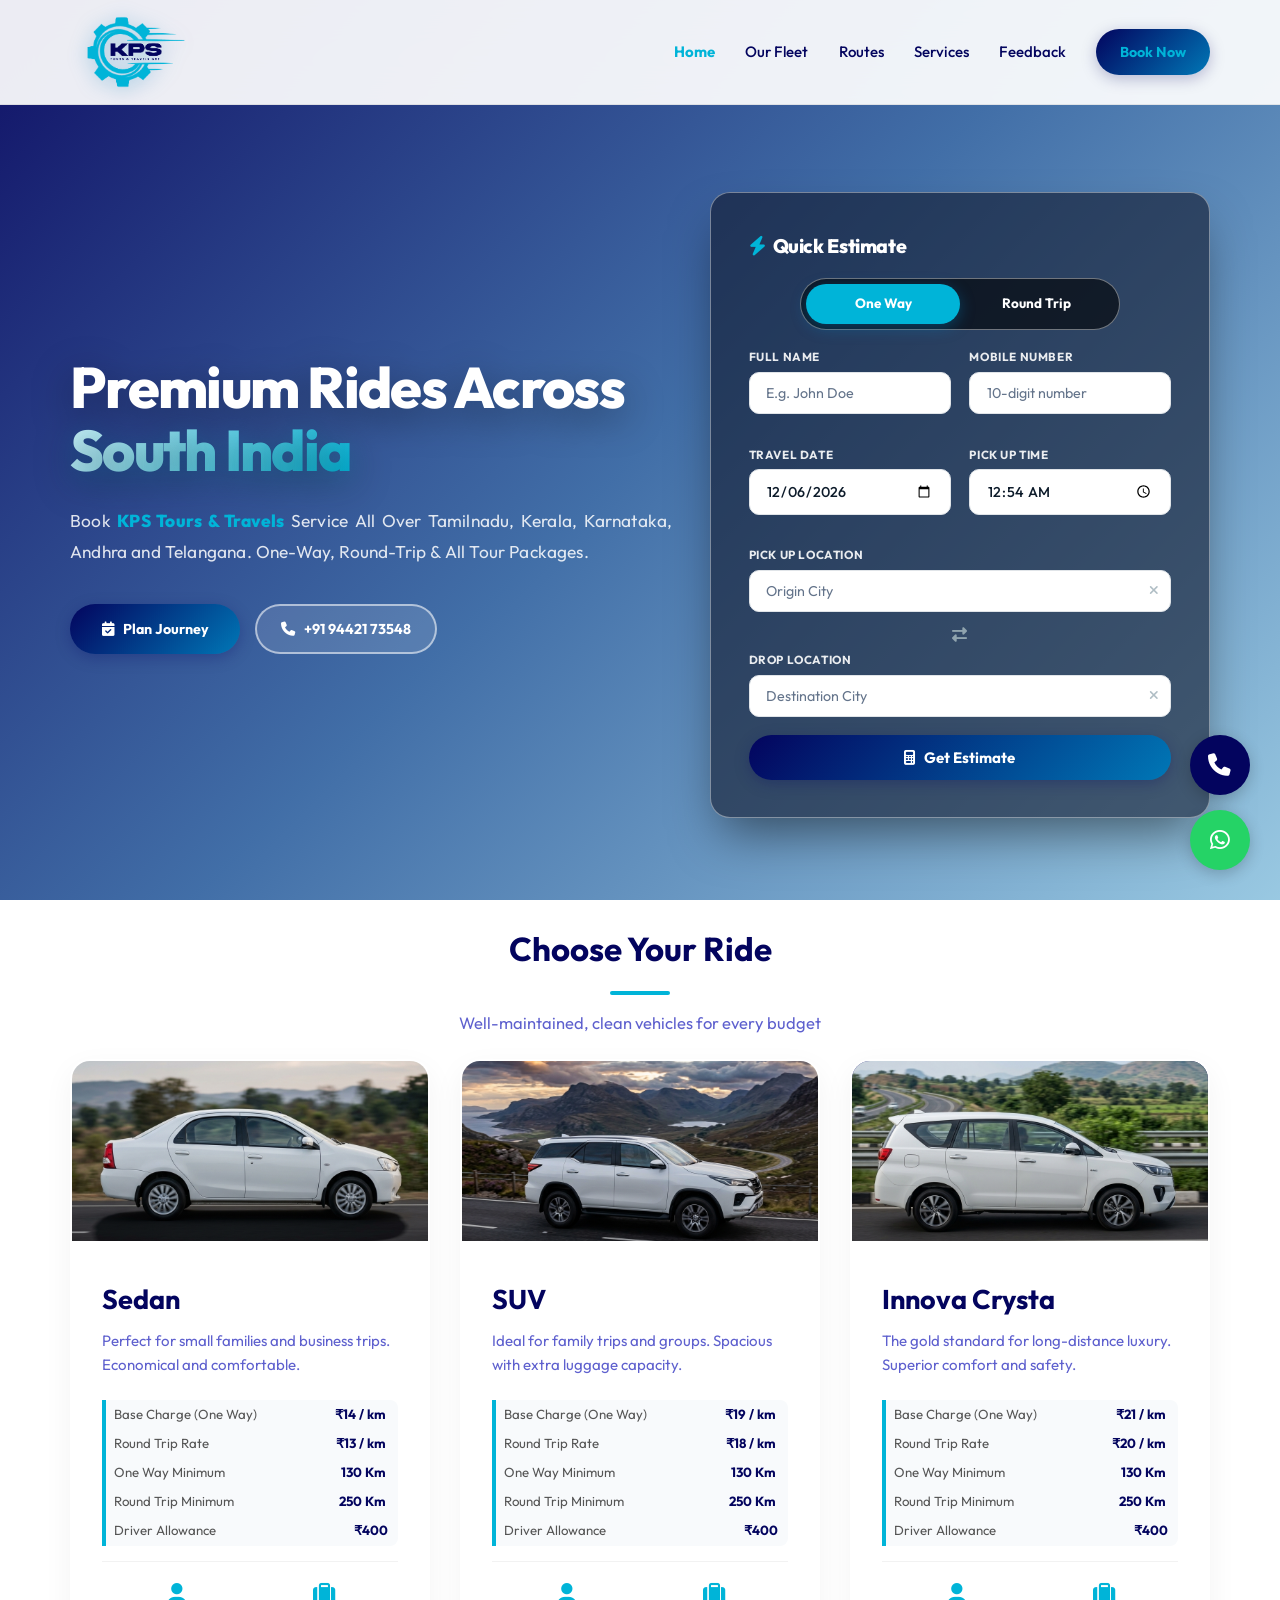
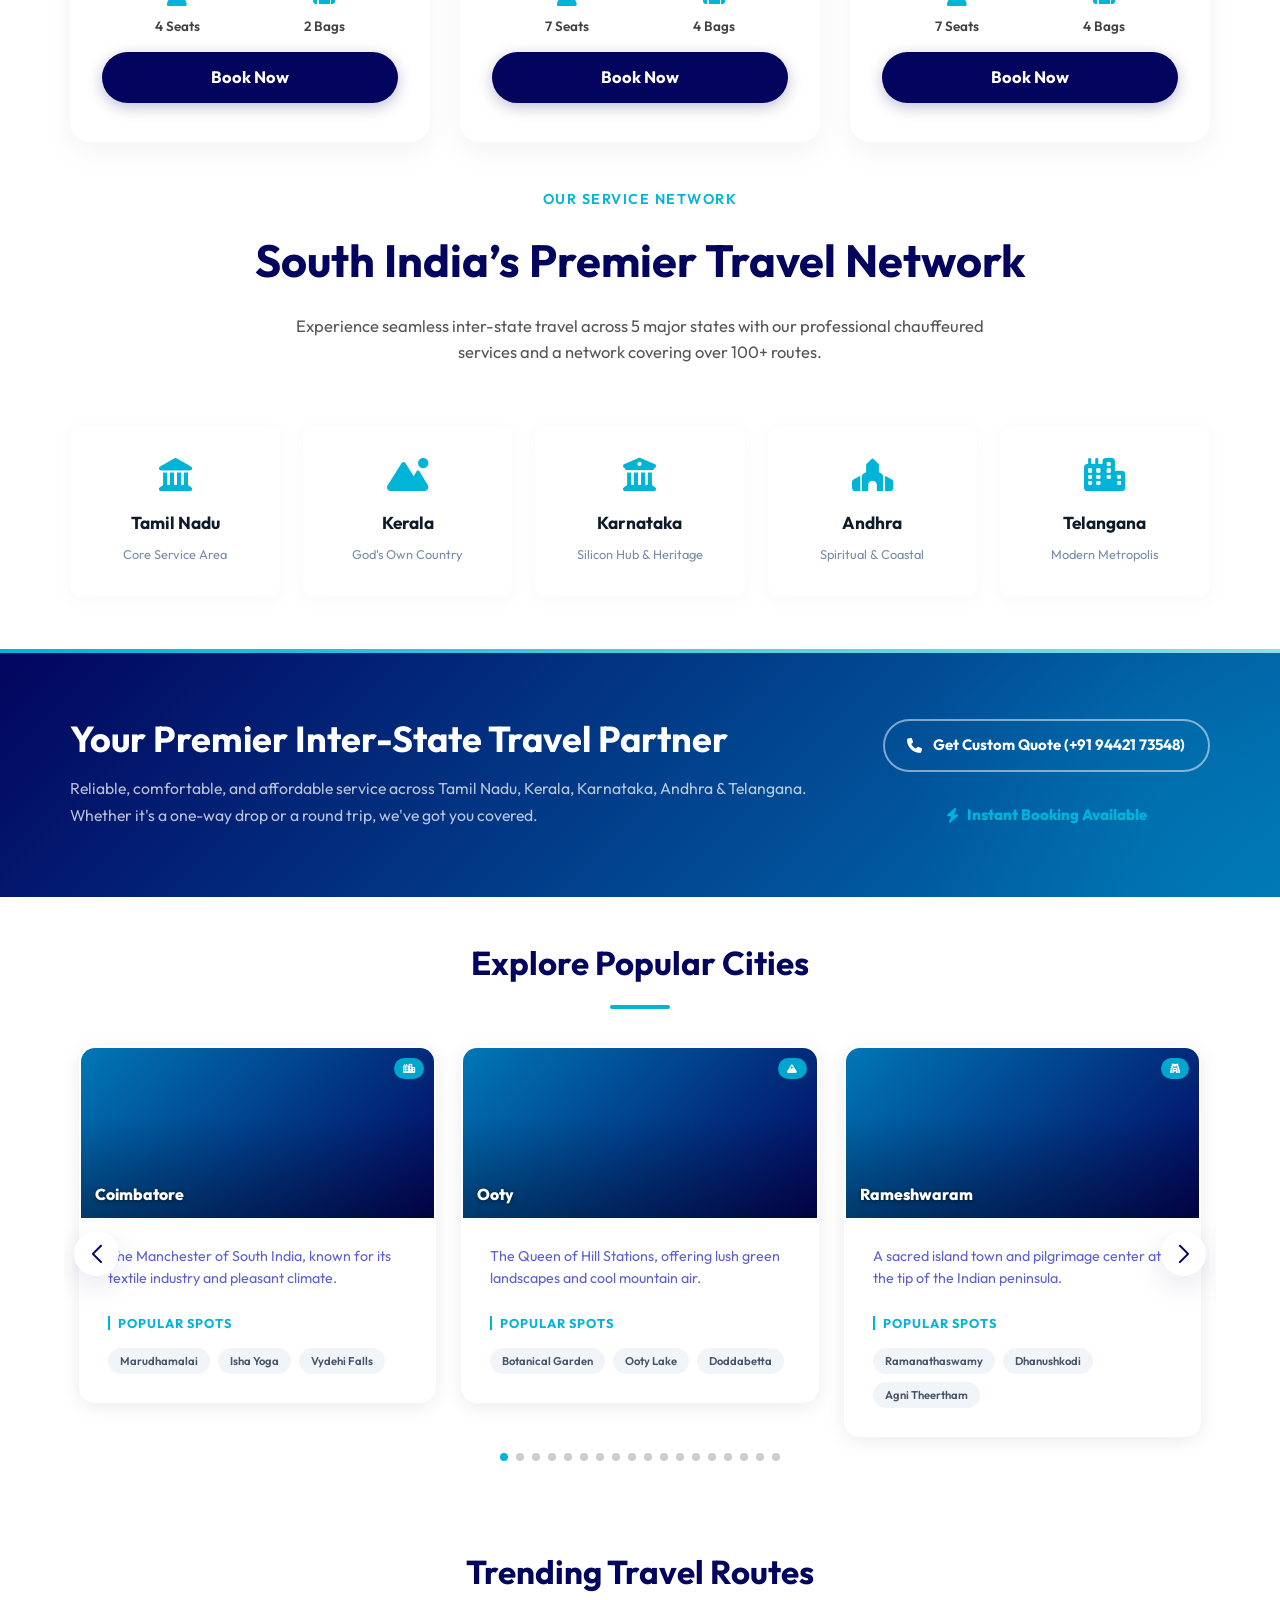
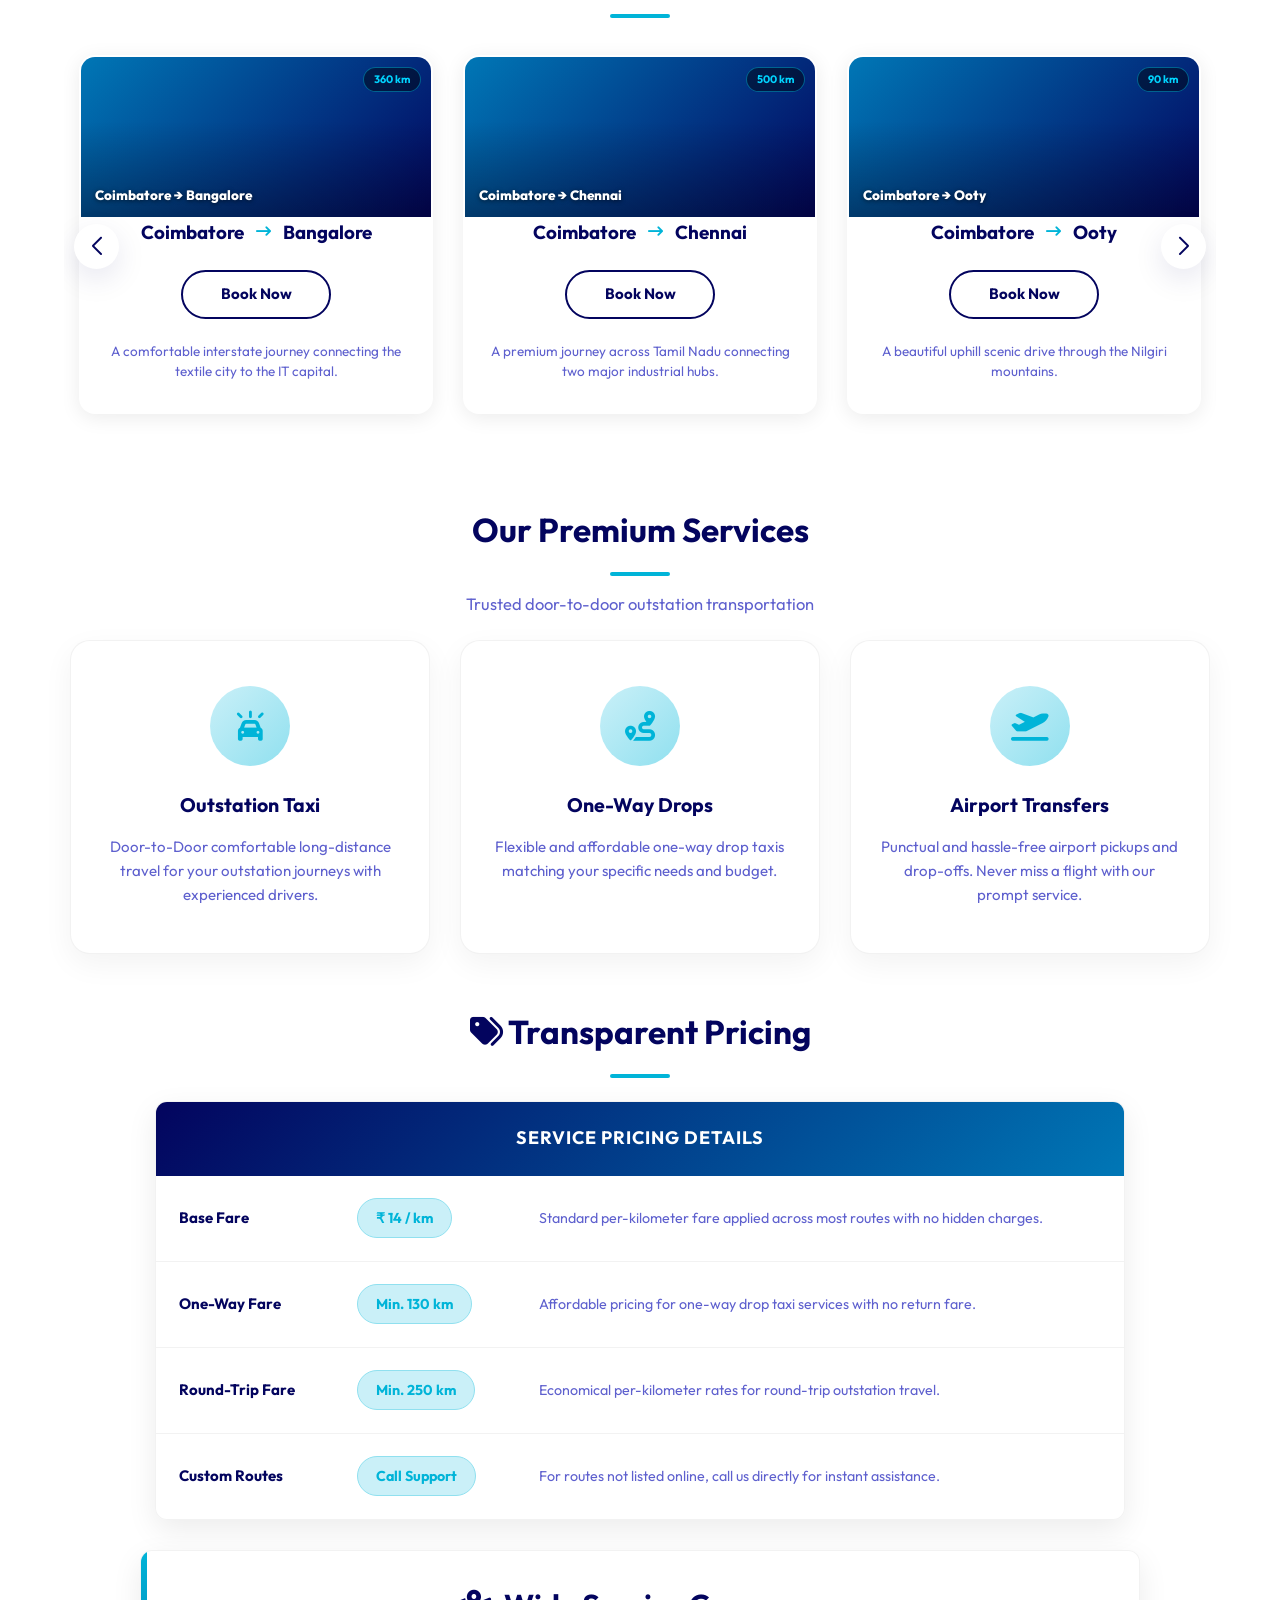
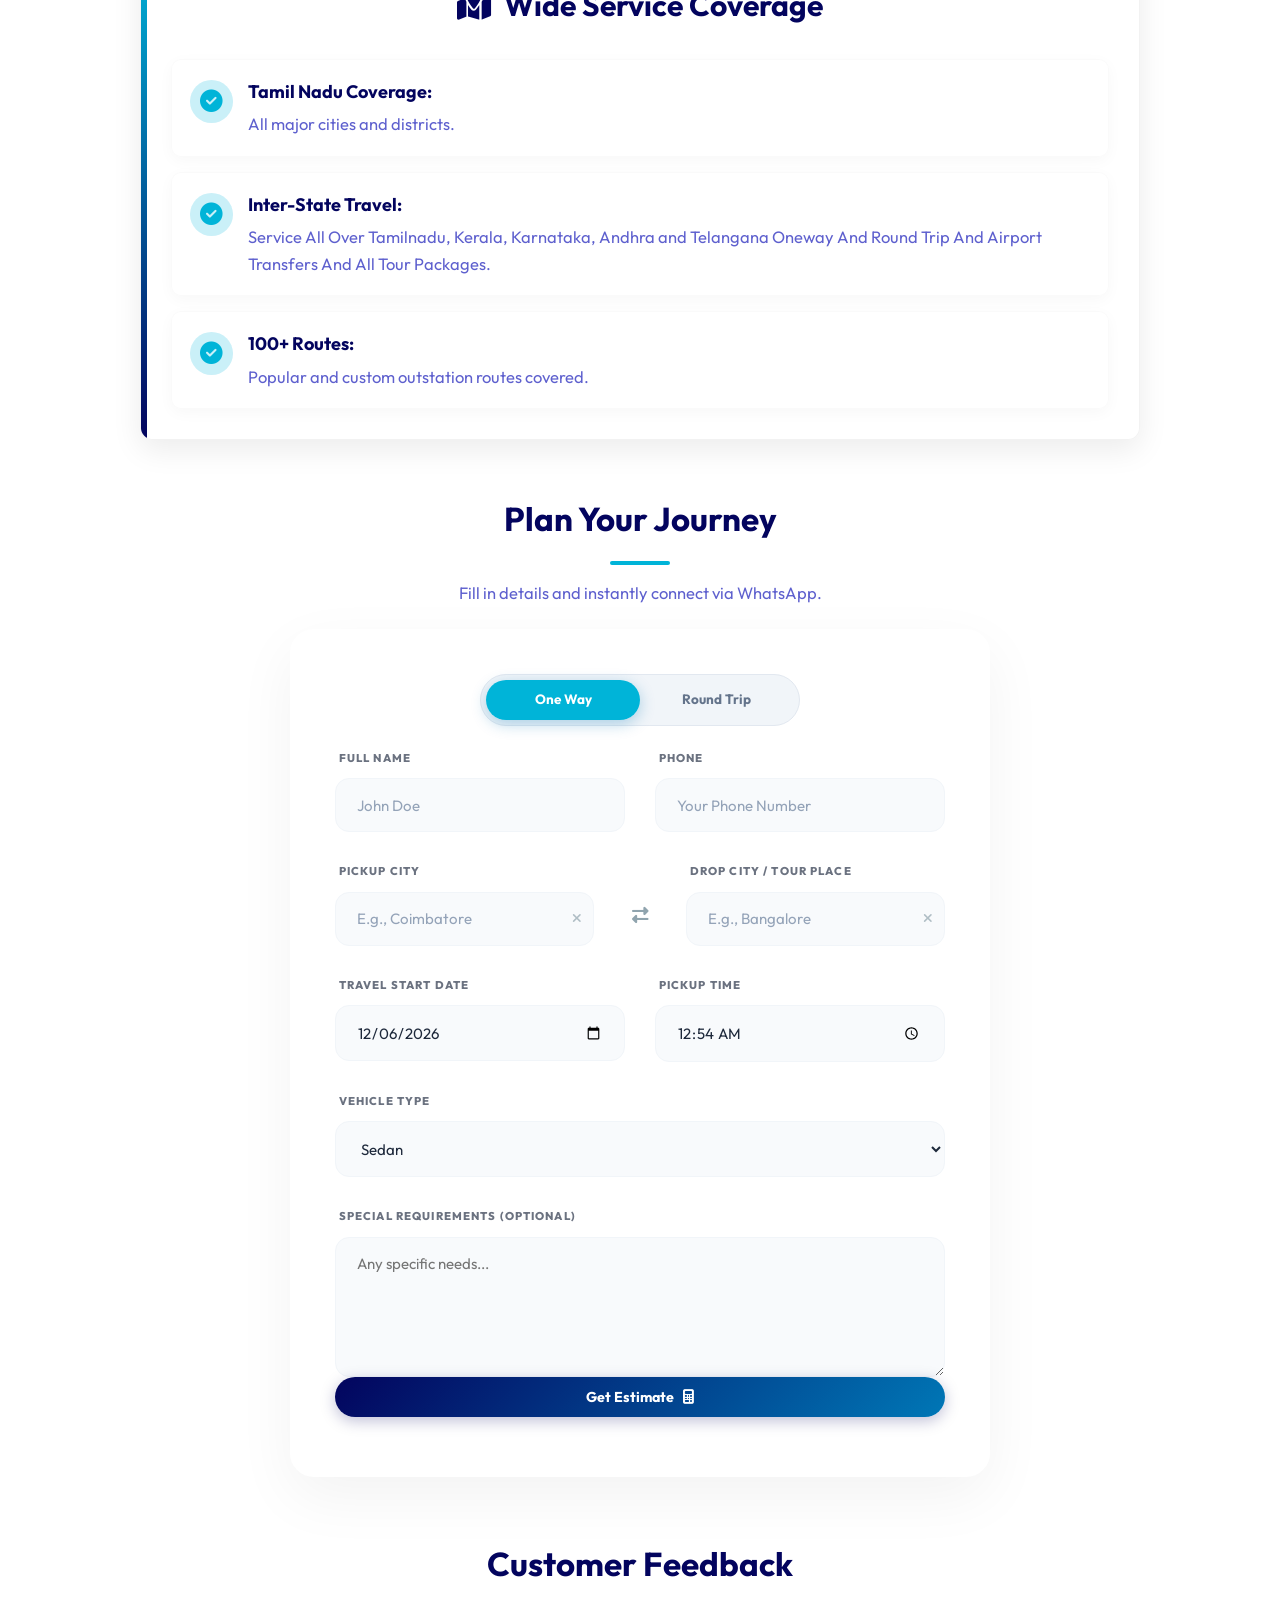
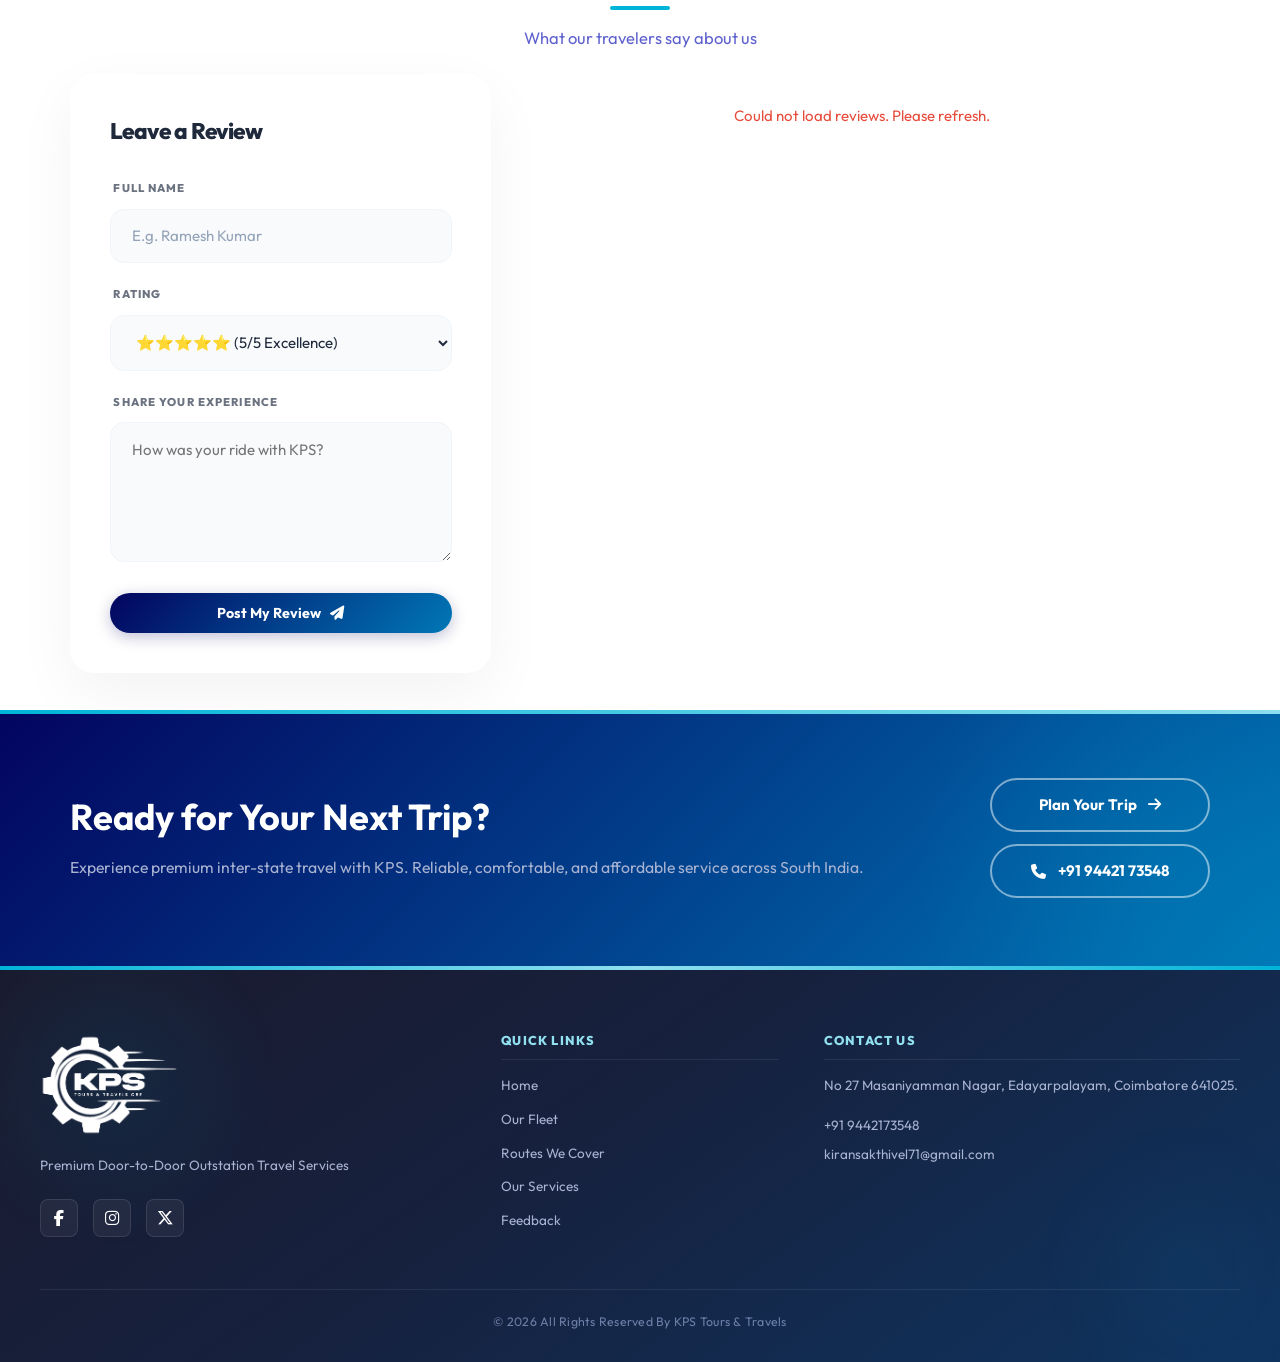
==== commit ce4262e4: "Add files via upload" ====
--- a/index.html
+++ b/index.html
@@ -14,7 +14,7 @@
         rel="stylesheet">
     <link rel="stylesheet" href="https://cdnjs.cloudflare.com/ajax/libs/font-awesome/6.5.1/css/all.min.css">
     <link rel="stylesheet" href="https://cdn.jsdelivr.net/npm/swiper@11/swiper-bundle.min.css">
-    <link rel="stylesheet" href="css/brand.css?v=11">
+    <link rel="stylesheet" href="css/brand.css?v=16">
     <script src="https://maps.googleapis.com/maps/api/js?key=AIzaSyAdK3ME-SLn3S89x7fA3W04_X8TyJ9Us2I&libraries=places,geometry&callback=Function.prototype" async></script>
 </head>
 
@@ -23,7 +23,7 @@
     <nav class="navbar" id="navbar">
         <div class="nav-container">
             <a href="#" class="logo">
-                <img src="Assets/KPS_LOGO_PNG.png" alt="KPS Travels" style="height: 48px; width: auto;">
+                <img src="Assets/KPS_LOGO_PNG.png" alt="KPS Travels">
             </a>
             <div class="nav-links" id="nav-links">
                 <a href="index.html">Home</a>
@@ -59,7 +59,7 @@
                     <h3 class="hero-form-title"><i class="fa-solid fa-bolt" style="color:#00B4D8;"></i> Quick Estimate</h3>
 
                     <!-- Trip Toggle -->
-                    <div style="margin-bottom:1.4rem; display:flex; justify-content:center;">
+                    <div style="margin-bottom:1.2rem; display:flex; justify-content:center;">
                         <div class="trip-toggle">
                             <input type="radio" name="qb-trip-type" id="qb-one-way-hero" value="One Way" checked>
                             <label for="qb-one-way-hero">One Way</label>
@@ -68,43 +68,64 @@
                         </div>
                     </div>
 
+                    <!-- Name & Phone -->
+                    <div class="form-row" style="margin-bottom:0.85rem;">
+                        <div class="field-container">
+                            <label class="qb-label">Full Name</label>
+                            <input type="text" id="qb-name" class="booking-field-input" placeholder="E.g. John Doe" required>
+                        </div>
+                        <div class="field-container">
+                            <label class="qb-label">Mobile Number</label>
+                            <input type="tel" id="qb-phone" class="booking-field-input" placeholder="10-digit number" required>
+                        </div>
+                    </div>
+
                     <!-- Date & Time -->
-                    <div class="form-row" style="margin-bottom:1.1rem;">
+                    <div class="form-row" style="margin-bottom:0.85rem;">
                         <div class="field-container">
+                            <label class="qb-label">Travel Date</label>
                             <input type="date" id="qb-date" class="booking-field-input" required>
                         </div>
                         <div class="field-container">
+                            <label class="qb-label">Pick Up Time</label>
                             <input type="time" id="qb-time" class="booking-field-input" required>
                         </div>
                     </div>
 
-                    <!-- Return date (Round Trip only) -->
-                    <div id="qb-end-date-group" style="display:none; margin-bottom:1.1rem;">
-                        <input type="date" id="qb-end-date" class="booking-field-input" placeholder="Return Date">
-                    </div>
-
-                    <!-- Pickup & Drop -->
-                    <div class="field-container" style="margin-bottom:1.1rem;">
-                        <input type="text" id="qb-pickup" class="booking-field-input" placeholder="Pickup City / Location" required>
-                    </div>
-                    <div class="field-container" style="margin-bottom:1.4rem;">
-                        <input type="text" id="qb-drop" class="booking-field-input" placeholder="Drop City / Location" required>
+                    <!-- Days (Round Trip only) -->
+                    <div id="qb-end-date-group" style="display:none; margin-bottom:0.85rem;">
+                        <div class="field-container" style="position:relative;">
+                            <label class="qb-label">No. of Days</label>
+                            <input type="number" id="qb-days" class="booking-field-input" min="1" max="30" value="1" placeholder="Number of days" style="padding-right:3rem;">
+                            <span style="position:absolute;right:0.9rem;bottom:0.75rem;font-size:0.75rem;color:#94a3b8;pointer-events:none;font-weight:600;">days</span>
+                        </div>
+                    </div>
+
+                    <!-- Pickup -->
+                    <div class="field-container" style="margin-bottom:0.3rem;">
+                        <label class="qb-label">Pick Up Location</label>
+                        <div style="position:relative;">
+                            <input type="text" id="qb-pickup" class="booking-field-input" placeholder="Origin City" required style="padding-right:2.2rem;">
+                            <i class="fa-solid fa-xmark" id="clear-pickup" style="position:absolute;right:0.8rem;top:50%;transform:translateY(-50%);color:#b0bec5;cursor:pointer;font-size:0.85rem;transition:color 0.2s;" onmouseover="this.style.color='#546e7a'" onmouseout="this.style.color='#b0bec5'" title="Clear"></i>
+                        </div>
+                    </div>
+
+                    <!-- Swap Icon -->
+                    <div style="display:flex;justify-content:center;align-items:center;padding:0.25rem 0;">
+                        <i class="fa-solid fa-right-left" id="qb-swap-btn" style="color:#90a4ae;font-size:1rem;cursor:pointer;padding:0.4rem;transition:all 0.2s;" onmouseover="this.style.color='#546e7a';this.style.transform='scale(1.15)'" onmouseout="this.style.color='#90a4ae';this.style.transform='scale(1)'" title="Swap Locations"></i>
+                    </div>
+
+                    <!-- Drop -->
+                    <div class="field-container" style="margin-bottom:1rem;">
+                        <label class="qb-label">Drop Location</label>
+                        <div style="position:relative;">
+                            <input type="text" id="qb-drop" class="booking-field-input" placeholder="Destination City" required style="padding-right:2.2rem;">
+                            <i class="fa-solid fa-xmark" id="clear-drop" style="position:absolute;right:0.8rem;top:50%;transform:translateY(-50%);color:#b0bec5;cursor:pointer;font-size:0.85rem;transition:color 0.2s;" onmouseover="this.style.color='#546e7a'" onmouseout="this.style.color='#b0bec5'" title="Clear"></i>
+                        </div>
                     </div>
 
                     <!-- Error -->
-                    <div id="qb-error" style="color:#ff6b6b; font-size:0.85rem; margin-bottom:0.8rem; display:none; text-align:center;"></div>
-                    <!-- Return date + Days (Round Trip only) -->
-                    <div id="qb-end-date-group" style="display:none; margin-bottom:1.1rem;">
-                        <div class="form-row">
-                            <div class="field-container">
-                                <input type="date" id="qb-end-date" class="booking-field-input" placeholder="Return Date">
-                            </div>
-                            <div class="field-container" style="position:relative;">
-                                <input type="number" id="qb-days" class="booking-field-input" min="1" max="30" value="1" placeholder="Days">
-                                <span style="position:absolute;right:0.8rem;top:50%;transform:translateY(-50%);font-size:0.75rem;color:#94a3b8;pointer-events:none;">days</span>
-                            </div>
-                        </div>
-                    </div>
+                    <div id="qb-error" style="color:#ff6b6b;font-size:0.82rem;margin-bottom:0.6rem;display:none;text-align:center;"></div>
 
                     <!-- Hidden compat elements -->
                     <div style="display:none;">
@@ -115,7 +136,7 @@
                     </div>
 
                     <!-- Estimate Button -->
-                    <button type="button" id="qb-btn-estimate" class="btn-primary full-width" style="font-size:1rem; padding:0.9rem;">
+                    <button type="button" id="qb-btn-estimate" class="btn-primary full-width" style="font-size:1rem;padding:0.85rem;margin-top:0.2rem;">
                         <i class="fa-solid fa-calculator"></i> Get Estimate
                     </button>
                 </div>
@@ -199,7 +220,7 @@
                         <span><i class="fa-solid fa-suitcase"></i> 2 Bags</span>
                     </div>
                     <div class="fleet-actions">
-                        <a href="#home" class="btn-primary full-width book-btn">Book Now</a>
+                        <a href="#contact" onclick="document.getElementById('mb-car').value='Sedan'; setTimeout(()=>{document.getElementById('contact').scrollIntoView({behavior:'smooth',block:'start'})},50); return true;" class="btn-primary full-width book-btn">Book Now</a>
                     </div>
                 </div>
             </div>
@@ -240,7 +261,7 @@
                         <span><i class="fa-solid fa-suitcase"></i> 4 Bags</span>
                     </div>
                     <div class="fleet-actions">
-                        <a href="#home" class="btn-primary full-width book-btn">Book Now</a>
+                        <a href="#contact" onclick="document.getElementById('mb-car').value='SUV'; setTimeout(()=>{document.getElementById('contact').scrollIntoView({behavior:'smooth',block:'start'})},50); return true;" class="btn-primary full-width book-btn">Book Now</a>
                     </div>
                 </div>
             </div>
@@ -281,7 +302,7 @@
                         <span><i class="fa-solid fa-suitcase"></i> 4 Bags</span>
                     </div>
                     <div class="fleet-actions">
-                        <a href="#home" class="btn-primary full-width book-btn">Book Now</a>
+                        <a href="#contact" onclick="document.getElementById('mb-car').value='MUV'; setTimeout(()=>{document.getElementById('contact').scrollIntoView({behavior:'smooth',block:'start'})},50); return true;" class="btn-primary full-width book-btn">Book Now</a>
                     </div>
                 </div>
             </div>
@@ -501,7 +522,7 @@
 
                              <!-- Hidden elements for JS compatibility -->
                              <div style="display:none;">
-                                 <select id="mb-days"></select>
+                                 <select id="mb-days-hidden-legacy"></select>
                              </div>
 
                             <div class="form-row-modern">
@@ -518,11 +539,20 @@
                             <div class="form-row-modern">
                                 <div class="form-group-modern">
                                     <label class="form-label-top">Pickup City</label>
-                                    <input type="text" id="mb-pickup" placeholder="E.g., Coimbatore" list="city-list" autocomplete="off" required>
+                                    <div style="position:relative;">
+                                        <input type="text" id="mb-pickup" placeholder="E.g., Coimbatore" list="city-list" autocomplete="off" required style="padding-right:2rem;">
+                                        <i class="fa-solid fa-xmark" id="mb-clear-pickup" style="position:absolute;right:0.8rem;top:50%;transform:translateY(-50%);color:#b0bec5;cursor:pointer;font-size:0.85rem;transition:color 0.2s;" onmouseover="this.style.color='#546e7a'" onmouseout="this.style.color='#b0bec5'" title="Clear"></i>
+                                    </div>
+                                </div>
+                                <div style="display:flex;justify-content:center;align-items:center;padding:1.5rem 0.5rem 0 0.5rem;">
+                                    <i class="fa-solid fa-right-left" id="mb-swap-btn" style="color:#90a4ae;font-size:1.1rem;cursor:pointer;transition:all 0.2s;" onmouseover="this.style.color='#546e7a';this.style.transform='scale(1.15)'" onmouseout="this.style.color='#90a4ae';this.style.transform='scale(1)'" title="Swap Locations"></i>
                                 </div>
                                 <div class="form-group-modern">
                                     <label class="form-label-top">Drop City / Tour Place</label>
-                                    <input type="text" id="mb-drop" placeholder="E.g., Bangalore" list="city-list" autocomplete="off" required>
+                                    <div style="position:relative;">
+                                        <input type="text" id="mb-drop" placeholder="E.g., Bangalore" list="city-list" autocomplete="off" required style="padding-right:2rem;">
+                                        <i class="fa-solid fa-xmark" id="mb-clear-drop" style="position:absolute;right:0.8rem;top:50%;transform:translateY(-50%);color:#b0bec5;cursor:pointer;font-size:0.85rem;transition:color 0.2s;" onmouseover="this.style.color='#546e7a'" onmouseout="this.style.color='#b0bec5'" title="Clear"></i>
+                                    </div>
                                 </div>
                             </div>
 
@@ -531,9 +561,10 @@
                                     <label class="form-label-top">Travel Start Date</label>
                                     <input type="date" id="mb-date" required>
                                 </div>
-                                <div class="form-group-modern" id="mb-end-date-group" style="display:none;">
-                                    <label class="form-label-top">Travel End Date</label>
-                                    <input type="date" id="mb-end-date">
+                                <div class="form-group-modern" id="mb-days-group" style="display:none; position:relative;">
+                                    <label class="form-label-top">No. of Days</label>
+                                    <input type="number" id="mb-days" min="1" max="30" value="1" placeholder="Number of days" style="padding-right:3rem;" required>
+                                    <span style="position:absolute;right:0.9rem;bottom:0.75rem;font-size:0.75rem;color:#94a3b8;pointer-events:none;font-weight:600;">days</span>
                                 </div>
                                 <div class="form-group-modern">
                                     <label class="form-label-top">Pickup Time</label>
@@ -541,15 +572,7 @@
                                 </div>
                             </div>
 
-                            <div id="mb-estimate-box" class="estimate-box" style="display:none; margin-bottom:2rem; padding:1.5rem; background:#f8fafc; border-radius:14px; border:1.5px solid #f1f5f9;">
-                                <div style="display:flex; justify-content:space-between; color:#64748b; font-size:0.95rem;">
-                                    <span>Calculated Distance:</span> <span id="mb-distance" style="font-weight:700; color:#1e293b;">0 km</span>
-                                </div>
-                                <div style="display:flex; justify-content:space-between; color:var(--accent-color); font-weight:800; font-size:1.4rem; margin-top:0.75rem; border-top:1px solid #f1f5f9; padding-top:0.75rem;">
-                                    <span>Estimated Fare:</span> <span id="mb-fare">₹0</span>
-                                </div>
-                                <div id="mb-error" style="color:#ff4d4d; font-size:0.9rem; margin-top:0.75rem; display:none;"></div>
-                            </div>
+
 
                             <div class="form-group-modern full-width" style="margin-bottom: 2rem;">
                                 <label class="form-label-top">Vehicle Type</label>
@@ -565,21 +588,15 @@
                                 <textarea id="mb-message" placeholder="Any specific needs..."></textarea>
                             </div>
 
+                            <div id="mb-error" style="color:#ff4d4d; font-size:0.9rem; margin-bottom:1rem; text-align:center; display:none;"></div>
+
                             <div style="text-align: center;">
                                 <button type="button" id="mb-btn-estimate" class="btn-primary full-width">
                                     Get Estimate <i class="fa-solid fa-calculator"></i>
                                 </button>
-                                <button type="submit" id="mb-btn-confirm" class="btn-primary full-width" style="display:none;">
-                                    Confirm Booking Request <i class="fa-brands fa-whatsapp"></i>
-                                </button>
                             </div>
 
-                            <!-- Hidden proxy elements to prevent main.js from crashing -->
-                            <div style="display:none;">
-                                <div id="mb-error"></div>
-                                <button type="button" id="mb-btn-estimate"></button>
-                                <button type="button" id="mb-btn-confirm"></button>
-                            </div>
+
                         </form>
                     </div>
     </section>
@@ -651,7 +668,7 @@
     <footer class="modern-footer">
         <div class="footer-container">
             <div class="footer-section brand-section">
-                <img src="Assets/KPS_LOGO_WHITE_PNG.png" alt="KPS Travels" style="height: 70px; width: auto; margin-bottom: 1rem;">
+                <img src="Assets/KPS_LOGO_WHITE_PNG.png" alt="KPS Travels" style="height: 110px; width: auto; margin-bottom: 1rem;">
                 <p>Premium Door-to-Door Outstation Travel Services</p>
                 <div class="social-links">
                     <a href="#" aria-label="Facebook"><i class="fa-brands fa-facebook-f"></i></a>
@@ -708,20 +725,15 @@
     <script src="js/cities.js?v=4"></script>
 
     <!-- Firebase SDK / Main JS -->
-    <script type="module" src="js/main.js?v=17"></script>
+    <script type="module" src="js/main.js?v=20"></script>
     <script>
-        // Main Form Trip Type Toggle
         document.querySelectorAll('input[name="mb-trip-type"]').forEach(radio => {
             radio.addEventListener('change', (e) => {
-                const endDateGroup = document.getElementById('mb-end-date-group');
+                const daysGroup = document.getElementById('mb-days-group');
                 if (e.target.value === 'Round Trip') {
-                    if (endDateGroup) endDateGroup.style.display = 'block';
-                    const endDateInput = document.getElementById('mb-end-date');
-                    if (endDateInput) endDateInput.required = true;
+                    if (daysGroup) daysGroup.style.display = 'block';
                 } else {
-                    if (endDateGroup) endDateGroup.style.display = 'none';
-                    const endDateInput = document.getElementById('mb-end-date');
-                    if (endDateInput) endDateInput.required = false;
+                    if (daysGroup) daysGroup.style.display = 'none';
                 }
             });
         });
@@ -760,7 +772,7 @@
             }, 100);
         });
     </script>
-    <script src="js/booking.js?v=10"></script>
+    <script src="js/booking.js?v=15"></script>
 </body>
 
 </html>
--- a/css/brand.css
+++ b/css/brand.css
@@ -16,6 +16,10 @@
     --anim-fast: all 0.35s cubic-bezier(0.4, 0, 0.2, 1);
 }
 
+html {
+    font-size: 94%; /* Reduces base from 16px to ~15px, shrinking everything */
+}
+
 * {
     margin: 0;
     padding: 0;
@@ -135,7 +139,7 @@
     max-width: 1200px;
     margin: 0 auto;
     padding: 0.8rem 2rem;
-    min-height: 74px;
+    min-height: 100px;
     display: flex;
     justify-content: space-between;
     align-items: center;
@@ -153,10 +157,11 @@
 }
 
 .logo img {
-    height: 48px;
+    height: 80px;
     width: auto;
     filter: drop-shadow(0 3px 10px rgba(0, 119, 182, 0.3));
     transition: var(--anim-fast);
+    margin-left: -10px; /* Aligns with container edge */
 }
 
 .logo:hover img {
@@ -207,7 +212,7 @@
 .hero {
     position: relative;
     min-height: 100vh;
-    padding-top: 80px;
+    padding-top: 110px;
     background: url('https://images.unsplash.com/photo-1449965408869-eaa3f722e40d?auto=format&fit=crop&q=80') center/cover no-repeat;
     display: flex;
     align-items: center;
@@ -219,7 +224,7 @@
     left: 0;
     width: 100%;
     height: 100%;
-    background: linear-gradient(90deg, #03045E 0%, rgba(2, 62, 138, 0.8) 50%, rgba(0, 119, 182, 0.4) 100%);
+    background: linear-gradient(135deg, rgba(3, 4, 94, 0.95) 0%, rgba(2, 62, 138, 0.75) 50%, rgba(0, 119, 182, 0.4) 100%);
 }
 
 .hero-container {
@@ -241,28 +246,38 @@
 }
 
 .hero h1 {
-    font-size: 4rem;
+    font-size: 3.8rem;
+    font-weight: 800;
     line-height: 1.1;
     margin-bottom: 1.5rem;
     color: var(--white);
+    letter-spacing: -0.03em;
+    text-shadow: 0 10px 40px rgba(0, 0, 0, 0.4);
 }
 
 .highlight {
+    background: linear-gradient(135deg, #CAF0F8 0%, #00B4D8 100%);
+    -webkit-background-clip: text;
+    background-clip: text;
+    -webkit-text-fill-color: transparent;
+    display: inline-block;
+    filter: drop-shadow(0 4px 12px rgba(0, 180, 216, 0.2));
+}
+
+.highlight-alt {
     color: var(--brand-cyan);
-}
-
-.highlight-alt {
-    color: var(--brand-sky);
-    font-weight: 700;
+    font-weight: 800;
 }
 
 .hero p {
-    font-size: 1.2rem;
-    color: rgba(255, 255, 255, 0.9) !important;
+    font-size: 1.15rem;
+    color: rgba(255, 255, 255, 0.85) !important;
     margin-bottom: 2.5rem;
     max-width: 650px;
     line-height: 1.8;
     text-align: justify;
+    font-weight: 400;
+    letter-spacing: 0.01em;
 }
 
 .hero-actions {
@@ -271,25 +286,37 @@
 }
 
 .hero-form-wrapper {
-    flex: 0 0 450px;
+    flex: 0 0 500px;
 }
 
 .hero-form {
     background: rgba(255, 255, 255, 0.1);
-    backdrop-filter: blur(15px);
-    border: 1px solid rgba(255, 255, 255, 0.2);
-    padding: 2.5rem 2rem;
+    backdrop-filter: blur(20px);
+    -webkit-backdrop-filter: blur(20px);
+    border: 1px solid rgba(255, 255, 255, 0.25);
+    padding: 1.8rem 2rem;
     border-radius: 20px;
-    box-shadow: 0 20px 40px rgba(0, 0, 0, 0.2);
+    box-shadow: 0 24px 48px rgba(0, 0, 0, 0.25);
 }
 
 .hero-form h3 {
     color: var(--white);
-    margin-bottom: 1.5rem;
-    font-size: 1.5rem;
+    margin-bottom: 1.1rem;
+    font-size: 1.3rem;
     display: flex;
     align-items: center;
     gap: 0.5rem;
+}
+
+/* Hero form field labels */
+.qb-label {
+    display: block;
+    font-size: 0.78rem;
+    font-weight: 700;
+    color: rgba(255, 255, 255, 0.9);
+    text-transform: uppercase;
+    letter-spacing: 0.6px;
+    margin-bottom: 0.3rem;
 }
 
 /* Forms */
@@ -491,7 +518,7 @@
 }
 
 .section-header h2 {
-    font-size: 2.5rem;
+    font-size: 2.2rem;
     color: var(--kps-navy-deep);
     margin-bottom: 1rem;
 }
@@ -1885,6 +1912,11 @@
     display: none; 
 }
 
+.brand-section img {
+    margin-left: -35px; /* Moved slightly to the right for better alignment */
+    display: block;
+}
+
 .brand-section p { 
     line-height: 1.6; 
     margin-bottom: 1.5rem; 
@@ -2013,7 +2045,7 @@
     align-items: center;
     justify-content: center;
     color: var(--white);
-    margin-top: 80px;
+    margin-top: 110px;
     overflow: hidden;
 }
 
@@ -2037,7 +2069,7 @@
 }
 
 .sub-hero h1 {
-    font-size: 3.8rem;
+    font-size: 3rem;
     font-weight: 800;
     color: var(--white);
     text-shadow: 0 4px 15px rgba(0, 0, 0, 0.3);
@@ -2387,3 +2419,150 @@
         margin-left: 0 !important;
     }
 }
+
+/* ═══════════════════════════════════════════════════════════════════
+   KPS TRAVELS — SMOOTH ANIMATIONS & MOBILE RESPONSIVE OVERHAUL
+   ═══════════════════════════════════════════════════════════════════ */
+
+/* ── Prevent horizontal overflow everywhere ── */
+html, body { overflow-x: hidden; max-width: 100%; }
+
+/* ── Smooth scroll reveal animations ── */
+@keyframes kps-fade-up {
+    from { opacity: 0; transform: translateY(28px); }
+    to   { opacity: 1; transform: translateY(0); }
+}
+@keyframes kps-fade-right {
+    from { opacity: 0; transform: translateX(40px); }
+    to   { opacity: 1; transform: translateX(0); }
+}
+
+.animate-up {
+    opacity: 0;
+    transform: translateY(28px);
+    animation: kps-fade-up 0.75s cubic-bezier(0.22, 1, 0.36, 1) forwards;
+}
+.animate-up.delay-1 { animation-delay: 0.15s; }
+.animate-up.delay-2 { animation-delay: 0.30s; }
+
+.animate-in-right {
+    opacity: 0;
+    transform: translateX(40px);
+    animation: kps-fade-right 0.8s cubic-bezier(0.22, 1, 0.36, 1) 0.2s forwards;
+}
+
+/* reveal: hidden until JS adds .active */
+.reveal {
+    opacity: 0;
+    transform: translateY(22px);
+    transition: opacity 0.6s cubic-bezier(0.22, 1, 0.36, 1),
+                transform 0.6s cubic-bezier(0.22, 1, 0.36, 1);
+}
+.reveal.delay-1 { transition-delay: 0.12s; }
+.reveal.delay-2 { transition-delay: 0.24s; }
+.reveal.active  { opacity: 1; transform: translateY(0); }
+
+/* ── Hero container base ── */
+.hero-container { gap: 2.5rem; }
+
+/* ── States grid base ── */
+.states-grid { grid-template-columns: repeat(5, 1fr); }
+
+/* ─────────────────────────────────────────
+   LARGE TABLET (max 1024px)
+───────────────────────────────────────── */
+@media (max-width: 1024px) {
+    .hero h1 { font-size: 3.8rem; }
+    .hero-form-wrapper { flex: none; width: 100%; max-width: 520px; }
+    .states-grid { grid-template-columns: repeat(3, 1fr); gap: 1rem; }
+}
+
+/* ─────────────────────────────────────────
+   TABLET (max 992px)
+───────────────────────────────────────── */
+@media (max-width: 992px) {
+    .hero-container {
+        flex-direction: column;
+        align-items: center;
+        gap: 2rem;
+        padding: 2rem 1.5rem 3rem;
+        text-align: center;
+    }
+    .hero-content { width: 100%; }
+    .hero-actions { justify-content: center; }
+    .hero p { margin: 0 auto 2rem; }
+    .hero-form-wrapper { flex: none; width: 100%; max-width: 560px; }
+    .states-grid { grid-template-columns: repeat(3, 1fr); gap: 1rem; }
+}
+
+/* ─────────────────────────────────────────
+   MOBILE (max 768px)
+───────────────────────────────────────── */
+@media (max-width: 768px) {
+    /* Hero */
+    .hero { padding-top: 120px; min-height: auto; }
+    .hero-container { padding: 3rem 1rem 3rem; gap: 1.5rem; }
+    .hero h1 { font-size: 2.6rem; line-height: 1.15; letter-spacing: -0.02em; }
+    .hero p  { font-size: 1.05rem; }
+    .hero-actions { flex-direction: column; align-items: center; gap: 0.75rem; }
+    .hero-actions a { width: 100%; max-width: 280px; justify-content: center; }
+
+    /* Hero form */
+    .hero-form-wrapper { max-width: 100%; }
+    .hero-form.hero-booking-container { padding: 1.4rem 1.1rem; }
+    .hero-form-title { font-size: 1.2rem; margin-bottom: 0.9rem; }
+
+    /* Booking form rows */
+    .form-row { flex-direction: column; gap: 0.6rem; }
+    .field-container { margin-bottom: 0.5rem; }
+    .trip-toggle { max-width: 100%; }
+
+    /* States */
+    .states-grid { grid-template-columns: repeat(2, 1fr); gap: 0.8rem; }
+    .state-card  { padding: 1.2rem 0.8rem; }
+    .state-card h3 { font-size: 1rem; }
+
+    /* Grid sections */
+    .fleet-grid    { grid-template-columns: 1fr; }
+    .services-grid { grid-template-columns: 1fr; }
+
+    /* Pricing table */
+    .pricing-table { font-size: 0.82rem; table-layout: fixed; width: 100%; }
+    .pricing-table td, .pricing-table th { padding: 0.6rem 0.5rem; word-break: break-word; }
+    .price-desc { font-size: 0.75rem; }
+
+    /* CTA banner */
+    .cta-flex { flex-direction: column; gap: 1.5rem; text-align: center; }
+    .cta-text h2 { font-size: 1.5rem; }
+    .cta-button-side { align-items: center; }
+    .btn-premium-cta { width: 100%; max-width: 300px; justify-content: center; }
+
+    /* Modern form */
+    .modern-form { padding: 1.5rem 1rem; }
+    .form-row-modern { flex-direction: column; gap: 1rem; }
+
+    /* Section headers */
+    .section-header h2 { font-size: 1.8rem; }
+
+    /* Swiper nav arrows */
+    .swiper-button-next, .swiper-button-prev { display: none; }
+
+    /* Footer */
+    .footer-container { grid-template-columns: 1fr; gap: 1.5rem; }
+    .modern-footer { padding: 2rem 1rem 1rem; }
+}
+
+/* ─────────────────────────────────────────
+   SMALL MOBILE (max 480px)
+───────────────────────────────────────── */
+@media (max-width: 480px) {
+    .hero h1 { font-size: 2.2rem; }
+    .hero-form.hero-booking-container { padding: 1.1rem 0.85rem; border-radius: 16px; }
+    .states-grid { gap: 0.6rem; }
+    .state-card  { padding: 1rem 0.6rem; }
+    .section-header h2 { font-size: 1.5rem; }
+    .booking-field-input { padding: 0.65rem 0.9rem; font-size: 0.88rem; }
+    #fare-modal { padding: 0.25rem; }
+    #fare-modal > div { margin: 0.25rem auto !important; border-radius: 14px !important; }
+    #fm-cards { grid-template-columns: 1fr !important; padding: 0.75rem !important; gap: 0.75rem !important; }
+}
